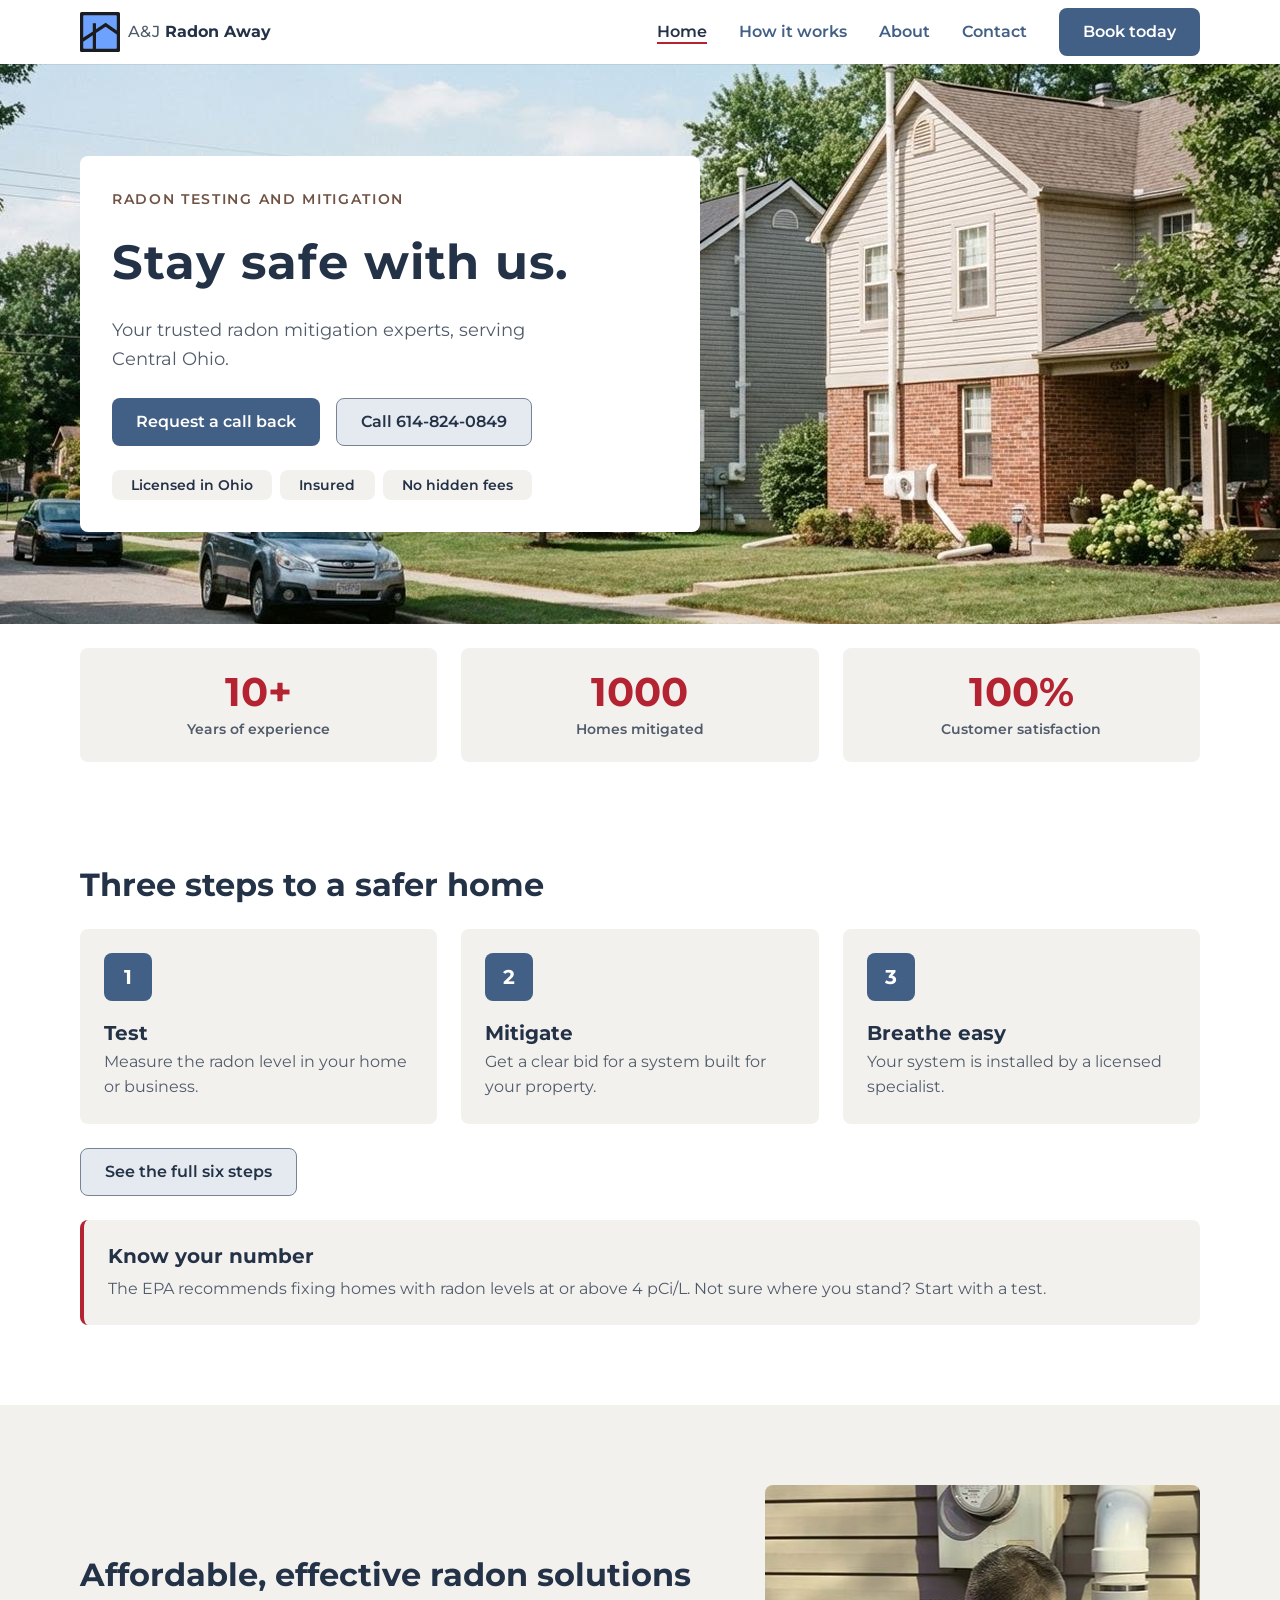
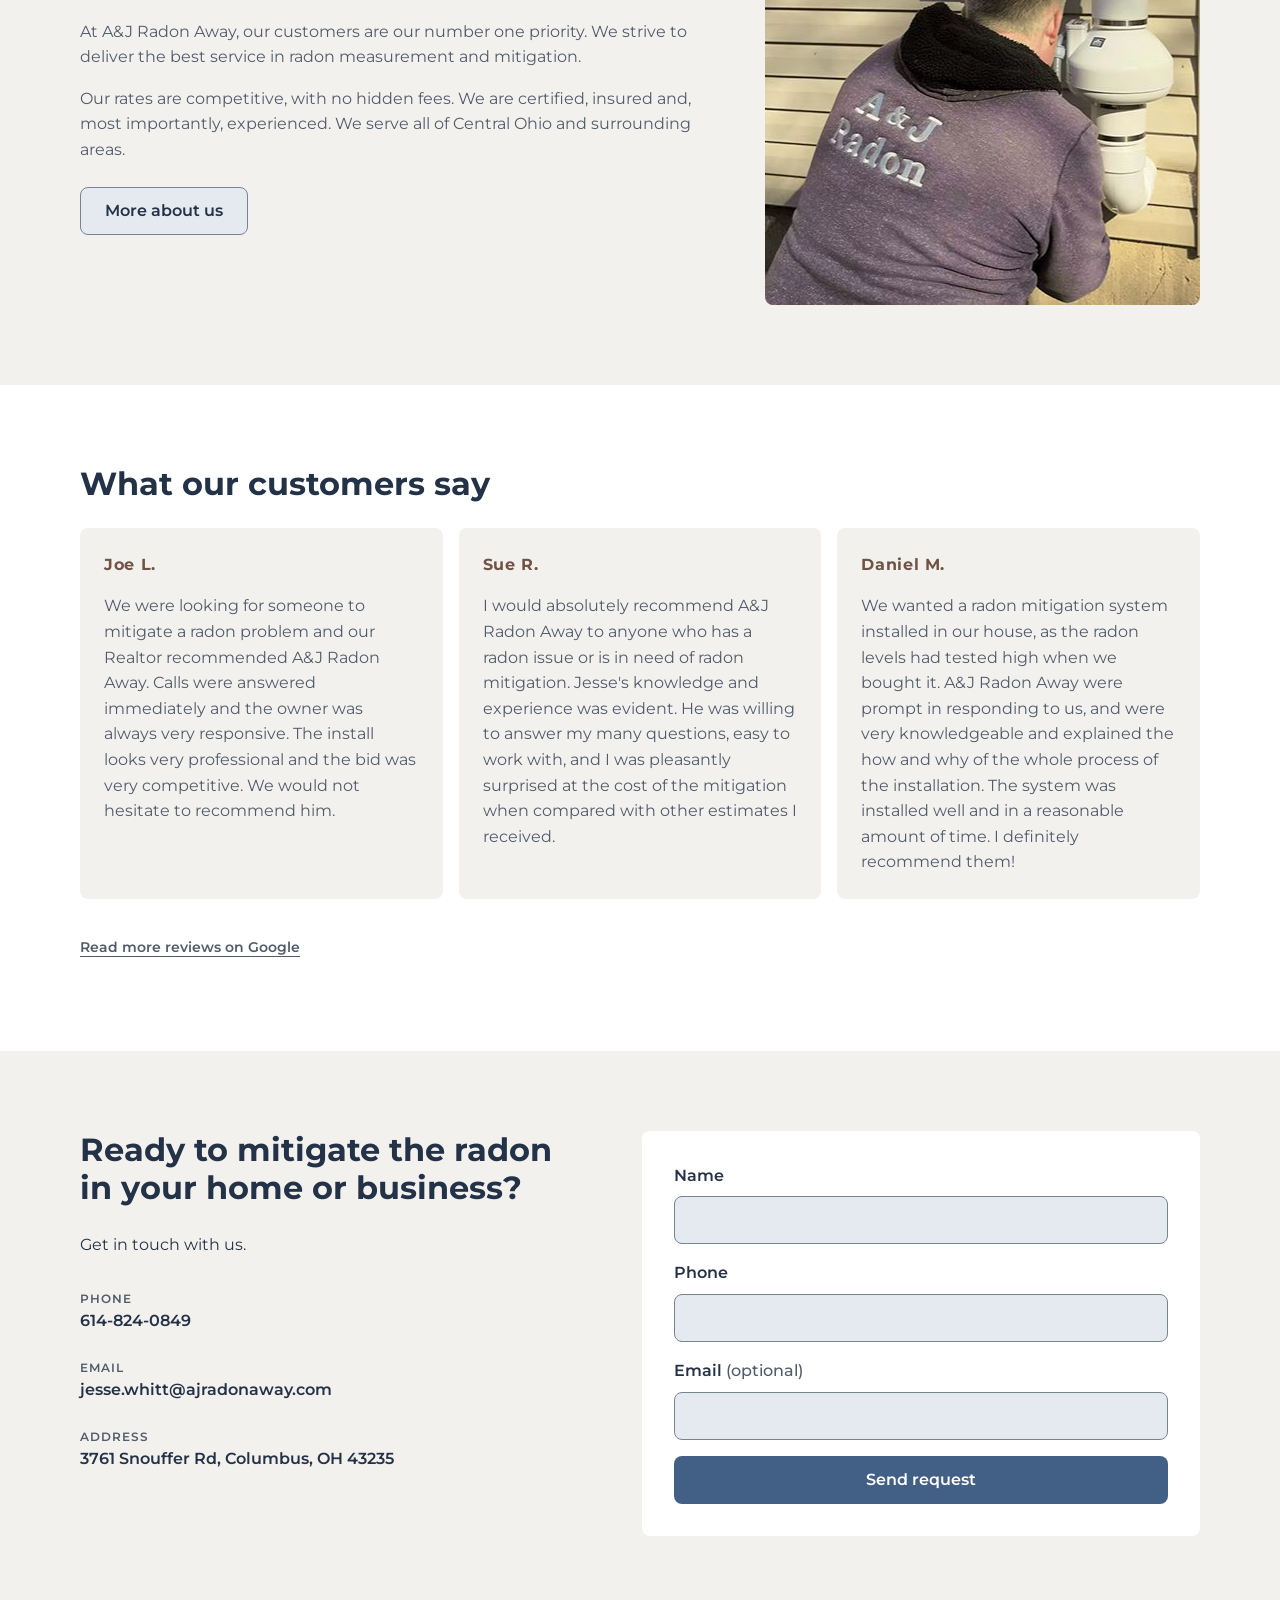
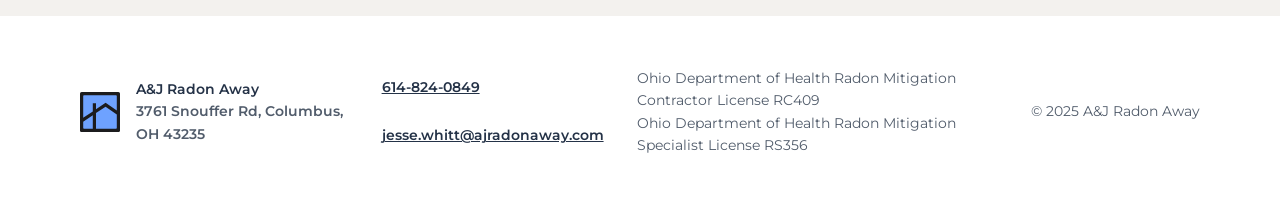
==== index.html @ 73f25efe "Contact spacing from Figma; footer stacks to two columns below 1024px Co-Authored-By: Claude Sonnet " ====
<!doctype html>
<html lang="en">
<head>
  <meta charset="utf-8">
  <meta name="viewport" content="width=device-width, initial-scale=1">
  <title>A&amp;J Radon Away | Radon Testing and Mitigation in Columbus, Ohio</title>
  <meta name="description" content="Licensed radon testing and mitigation across Central Ohio. Competitive rates, no hidden fees. Call 614-824-0849 or request a call back.">
  <meta name="theme-color" content="#ffffff">
  <link rel="manifest" href="manifest.webmanifest">
  <link rel="icon" href="assets/icon.svg" type="image/svg+xml">
  <link rel="apple-touch-icon" href="assets/icon.svg">
  <link rel="preconnect" href="https://fonts.googleapis.com">
  <link rel="preconnect" href="https://fonts.gstatic.com" crossorigin>
  <link rel="stylesheet" href="https://fonts.googleapis.com/css2?family=Montserrat:wght@500;600;700&display=swap">
  <link rel="stylesheet" href="styles.css?v=17">
</head>
<body>
  <a class="skip-link" href="#main">Skip to content</a>

  <header class="site-header">
    <div class="container header-inner">
      <a class="brand" href="index.html" aria-label="A&amp;J Radon Away, home">
        <img src="assets/icon.svg" alt="" width="40" height="40">
        <span class="brand-text"><span class="brand-small">A&amp;J</span> Radon Away</span>
      </a>
      <button class="icon-btn menu-toggle" type="button" aria-expanded="false" aria-controls="site-nav" aria-label="Open menu">
        <svg width="24" height="24" viewBox="0 0 24 24" aria-hidden="true"><path d="M4 7h16M4 12h16M4 17h16" stroke="currentColor" stroke-width="2" stroke-linecap="round" fill="none"/></svg>
      </button>
      <nav id="site-nav" class="site-nav" aria-label="Primary">
        <ul>
          <li><a href="index.html" aria-current="page">Home</a></li>
          <li><a href="how-it-works.html">How it works</a></li>
          <li><a href="about.html">About</a></li>
          <li><a href="contact.html">Contact</a></li>
          <li class="nav-cta"><button class="btn btn-primary" type="button" data-open-booking>Book today</button></li>
        </ul>
      </nav>
    </div>
  </header>

  <main id="main">
    <section class="hero" id="top">
      <div class="container hero-inner">
        <div class="hero-card">
          <p class="eyebrow">Radon testing and mitigation</p>
          <h1>Stay safe with us.</h1>
          <p class="lede">Your trusted radon mitigation experts, serving Central Ohio.</p>
          <div class="hero-cta">
            <div class="hero-actions">
              <button class="btn btn-primary" type="button" data-open-booking>Request a call back</button>
              <a class="btn btn-secondary" href="tel:+16148240849">Call 614-824-0849</a>
            </div>
            <ul class="trust-chips" aria-label="Credentials">
              <li>Licensed in Ohio</li>
              <li>Insured</li>
              <li>No hidden fees</li>
            </ul>
          </div>
        </div>
      </div>
    </section>

    <section class="stats" aria-label="A&amp;J Radon Away at a glance">
      <div class="container">
        <dl class="stat-grid">
          <div class="stat"><dt>Years of experience</dt><dd>10+</dd></div>
          <div class="stat"><dt>Homes mitigated</dt><dd>1000</dd></div>
          <div class="stat"><dt>Customer satisfaction</dt><dd>100%</dd></div>
        </dl>
      </div>
    </section>

    <section class="section" id="process" aria-labelledby="process-title">
      <div class="container">
        <h2 id="process-title">Three steps to a safer home</h2>
        <ol class="steps">
          <li class="card">
            <span class="step-num" aria-hidden="true">1</span>
            <h3>Test</h3>
            <p>Measure the radon level in your home or business.</p>
          </li>
          <li class="card">
            <span class="step-num" aria-hidden="true">2</span>
            <h3>Mitigate</h3>
            <p>Get a clear bid for a system built for your property.</p>
          </li>
          <li class="card">
            <span class="step-num" aria-hidden="true">3</span>
            <h3>Breathe easy</h3>
            <p>Your system is installed by a licensed specialist.</p>
          </li>
        </ol>
        <p class="more"><a class="btn btn-secondary" href="how-it-works.html">See the full six steps</a></p>
        <aside class="callout card" aria-labelledby="epa-title">
          <h3 id="epa-title">Know your number</h3>
          <p>The EPA recommends fixing homes with radon levels at or above 4 pCi/L. Not sure where you stand? Start with a test.</p>
        </aside>
      </div>
    </section>

    <section class="section section-alt" id="about" aria-labelledby="about-title">
      <div class="container about-grid">
        <div>
          <h2 id="about-title">Affordable, effective radon solutions</h2>
          <p>At A&amp;J Radon Away, our customers are our number one priority. We strive to deliver the best service in radon measurement and mitigation.</p>
          <p>Our rates are competitive, with no hidden fees. We are certified, insured and, most importantly, experienced. We serve all of Central Ohio and surrounding areas.</p>
          <a class="btn btn-secondary" href="about.html">More about us</a>
        </div>
        <div class="photo photo-aj" role="img" aria-label="An A&amp;J Radon Away technician installing a radon fan on the outside of a home"></div>
      </div>
    </section>

    <section class="section" id="reviews" aria-labelledby="reviews-title">
      <div class="container">
        <h2 id="reviews-title">What our customers say</h2>
        <ul class="reviews" tabindex="0" aria-label="Customer reviews, scroll sideways">
          <li class="card review">
            <p class="review-name">Joe L.</p>
            <blockquote>We were looking for someone to mitigate a radon problem and our Realtor recommended A&amp;J Radon Away. Calls were answered immediately and the owner was always very responsive. The install looks very professional and the bid was very competitive. We would not hesitate to recommend him.</blockquote>
          </li>
          <li class="card review">
            <p class="review-name">Sue R.</p>
            <blockquote>I would absolutely recommend A&amp;J Radon Away to anyone who has a radon issue or is in need of radon mitigation. Jesse's knowledge and experience was evident. He was willing to answer my many questions, easy to work with, and I was pleasantly surprised at the cost of the mitigation when compared with other estimates I received.</blockquote>
          </li>
          <li class="card review">
            <p class="review-name">Daniel M.</p>
            <blockquote>We wanted a radon mitigation system installed in our house, as the radon levels had tested high when we bought it. A&amp;J Radon Away were prompt in responding to us, and were very knowledgeable and explained the how and why of the whole process of the installation. The system was installed well and in a reasonable amount of time. I definitely recommend them!</blockquote>
          </li>
        </ul>
        <p class="reviews-more"><a href="https://www.google.com/maps/search/?api=1&amp;query=A%26J+Radon+Away+Columbus+OH" target="_blank" rel="noopener">Read more reviews on Google<span class="visually-hidden"> (opens in a new tab)</span></a></p>
      </div>
    </section>

    <section class="section section-alt" id="contact" aria-labelledby="contact-title">
      <div class="container contact-grid">
        <div>
          <h2 id="contact-title">Ready to mitigate the radon in your home or business?</h2>
          <p>Get in touch with us.</p>
          <ul class="contact-list">
            <li><a class="contact-link" href="tel:+16148240849"><span class="contact-label">Phone</span>614-824-0849</a></li>
            <li><a class="contact-link" href="mailto:jesse.whitt@ajradonaway.com"><span class="contact-label">Email</span>jesse.whitt@ajradonaway.com</a></li>
            <li><a class="contact-link" href="https://www.google.com/maps/search/?api=1&amp;query=3761+Snouffer+Rd+Columbus+OH+43235" target="_blank" rel="noopener"><span class="contact-label">Address</span>3761 Snouffer Rd, Columbus, OH 43235</a></li>
          </ul>
        </div>
        <form class="card form" id="contact-form" novalidate>
          <div class="field">
            <label for="cf-name">Name</label>
            <input id="cf-name" name="name" type="text" autocomplete="name" required>
            <p class="error" id="cf-name-err" role="alert"></p>
          </div>
          <div class="field">
            <label for="cf-phone">Phone</label>
            <input id="cf-phone" name="phone" type="tel" inputmode="tel" autocomplete="tel" required>
            <p class="error" id="cf-phone-err" role="alert"></p>
          </div>
          <div class="field">
            <label for="cf-email">Email <span class="optional">(optional)</span></label>
            <input id="cf-email" name="email" type="email" autocomplete="email">
            <p class="error" id="cf-email-err" role="alert"></p>
          </div>
          <button class="btn btn-primary btn-block" type="submit">Send request</button>
          <p class="form-note" id="cf-status" role="status"></p>
        </form>
      </div>
    </section>
  </main>

  <footer class="site-footer">
    <div class="container footer-inner">
      <div class="footer-brand">
        <img src="assets/icon.svg" alt="" width="40" height="40">
        <p>A&amp;J Radon Away<br><span class="muted">3761 Snouffer Rd, Columbus, OH 43235</span></p>
      </div>
      <ul class="footer-links">
        <li><a href="tel:+16148240849">614-824-0849</a></li>
        <li><a href="mailto:jesse.whitt@ajradonaway.com">jesse.whitt@ajradonaway.com</a></li>
      </ul>
      <p class="licenses">Ohio Department of Health Radon Mitigation Contractor License RC409<br>Ohio Department of Health Radon Mitigation Specialist License RS356</p>
      <p class="muted footer-copy">&copy; 2025 A&amp;J Radon Away</p>
    </div>
  </footer>

  <div class="sticky-bar" role="region" aria-label="Quick actions">
    <a class="btn btn-secondary" href="tel:+16148240849">Call</a>
    <button class="btn btn-primary" type="button" data-open-booking>Book today</button>
  </div>

  <dialog class="booking" id="booking" aria-labelledby="booking-title">
    <form method="dialog" class="booking-close-form">
      <button class="icon-btn" value="close" aria-label="Close booking form">
        <svg width="24" height="24" viewBox="0 0 24 24" aria-hidden="true"><path d="M6 6l12 12M18 6L6 18" stroke="currentColor" stroke-width="2" stroke-linecap="round" fill="none"/></svg>
      </button>
    </form>
    <img src="assets/icon.svg" alt="" width="64" height="64">
    <h2 id="booking-title">Book your mitigation</h2>
    <p>Safety from radon gas is just one appointment away.</p>
    <a class="btn btn-primary btn-block" href="tel:+16148240849">Call 614-824-0849</a>
    <p class="booking-or">Or leave your number and we will call you back.</p>
    <form id="booking-form" novalidate>
      <div class="field">
        <label for="bk-phone">Phone</label>
        <input id="bk-phone" name="phone" type="tel" inputmode="tel" autocomplete="tel" required>
        <p class="error" id="bk-phone-err" role="alert"></p>
      </div>
      <button class="btn btn-secondary btn-block" type="submit">Request a call back</button>
      <p class="form-note" id="bk-status" role="status"></p>
    </form>
  </dialog>

  <script src="app.js?v=17" defer></script>
</body>
</html>
---- styles.css ----
:root {
  --color-bg: #ffffff;
  --color-surface: #f3f1ee;
  --color-surface-2: #e5eaf0;
  --color-text: #243247;
  --color-text-muted: #515c6b;
  --color-primary: #425f85;
  --color-primary-hover: #36506f;
  --color-on-primary: #ffffff;
  --color-accent: #705344;
  --color-danger: #b42332;
  --color-border: #788393;
  --color-focus: #0b57d0;

  --space-1: 8px;
  --space-2: 16px;
  --space-3: 24px;
  --space-4: 32px;
  --space-5: 40px;
  --space-6: 48px;
  --space-8: 64px;
  --space-10: 80px;

  --radius: 8px;
  --tap: 48px;

  --font: "Montserrat", system-ui, -apple-system, "Segoe UI", Roboto, sans-serif;
  --fs-body: 16px;
  --fs-lede: 18px;
  --fs-h3: 20px;
  --fs-h2: 24px;
  --fs-h1: 40px;
  --fs-small: 14px;
}

*, *::before, *::after { box-sizing: border-box; }
html { scroll-behavior: smooth; scroll-padding-top: 80px; }
body {
  margin: 0;
  background: var(--color-bg);
  color: var(--color-text);
  font-family: var(--font);
  font-size: var(--fs-body);
  line-height: 1.6;
  padding-bottom: 80px;
}
img { max-width: 100%; height: auto; }
a { color: var(--color-primary); }
h1, h2, h3, p, ul, ol, dl, dd, figure, blockquote { margin: 0; }
h1, h2, h3 { line-height: 1.2; font-weight: 700; }
h1 { font-size: var(--fs-h1); letter-spacing: 0.02em; }
h2 { font-size: var(--fs-h2); }
h3 { font-size: var(--fs-h3); }
ul, ol { padding: 0; list-style: none; }

:focus-visible {
  outline: 3px solid var(--color-focus);
  outline-offset: 3px;
  border-radius: var(--radius);
}

.container { width: 100%; max-width: 1080px; margin: 0 auto; padding: 0 var(--space-2); }
.muted { color: var(--color-text-muted); }

.skip-link {
  position: absolute; left: var(--space-2); top: -64px;
  background: var(--color-primary); color: var(--color-on-primary);
  padding: var(--space-1) var(--space-2); border-radius: var(--radius);
  font-weight: 600; z-index: 100; min-height: var(--tap); display: inline-flex; align-items: center;
}
.skip-link:focus { top: var(--space-1); }

/* Buttons */
.btn {
  display: inline-flex; align-items: center; justify-content: center;
  min-height: var(--tap); min-width: var(--tap);
  padding: 0 var(--space-3);
  border-radius: var(--radius);
  font: 600 var(--fs-body)/1 var(--font);
  text-decoration: none; cursor: pointer; border: 0;
}
.btn-primary { background: var(--color-primary); color: var(--color-on-primary); }
.btn-primary:hover { background: var(--color-primary-hover); }
.btn-secondary { background: var(--color-surface-2); color: var(--color-text); border: 1px solid var(--color-border); }
.btn-secondary:hover { background: #d6dde6; }
.btn-block { width: 100%; }
.icon-btn {
  width: var(--tap); height: var(--tap);
  display: inline-flex; align-items: center; justify-content: center;
  background: transparent; color: var(--color-text); border: 0;
  border-radius: var(--radius); cursor: pointer;
}
.icon-btn:hover { background: var(--color-surface-2); }

/* Header */
.site-header {
  position: sticky; top: 0; z-index: 50;
  background: var(--color-bg);
  box-shadow: 0 1px 0 rgba(36, 50, 71, 0.08);
}
.header-inner {
  display: flex; align-items: center; justify-content: space-between;
  min-height: 64px;
}
.brand {
  display: inline-flex; align-items: center; gap: var(--space-1);
  min-height: var(--tap);
  color: var(--color-text); text-decoration: none; font-weight: 700;
}
.brand-small { font-weight: 500; color: var(--color-text-muted); }
.site-nav {
  position: absolute; left: 0; right: 0; top: 100%;
  background: var(--color-surface);
  padding: var(--space-2);
  display: none;
}
.site-nav.open { display: block; }
.site-nav ul { display: flex; flex-direction: column; gap: var(--space-1); }
.site-nav a:not(.btn) {
  display: flex; align-items: center; min-height: var(--tap);
  padding: 0 var(--space-2); border-radius: var(--radius);
  color: var(--color-text); text-decoration: none; font-weight: 600;
}
.site-nav a:not(.btn) { position: relative; width: fit-content; }
.site-nav a:not(.btn) { color: var(--color-primary); }
.site-nav a:not(.btn):hover, .site-nav a[aria-current="page"], .site-nav a[aria-current="page"]:hover { color: var(--color-text); }
.nav-cta .btn { width: 100%; }

/* Hero */
.hero {
  padding: var(--space-8) 0 var(--space-6);
}
.hero-inner { display: flex; flex-direction: column; gap: var(--space-3); }
.eyebrow {
  color: var(--color-accent); font-weight: 600; font-size: var(--fs-small);
  letter-spacing: 0.12em; text-transform: uppercase;
}
.lede { font-size: var(--fs-lede); color: var(--color-text-muted); max-width: 36ch; }
.hero-actions { display: flex; flex-direction: column; gap: var(--space-2); }
.trust-chips { display: flex; flex-wrap: wrap; gap: var(--space-1); }
.trust-chips li {
  background: var(--color-surface); color: var(--color-text);
  padding: var(--space-1) var(--space-2); border-radius: var(--radius);
  font-size: var(--fs-small); font-weight: 600;
}
.hero-card { display: flex; flex-direction: column; gap: var(--space-3); }

/* Stats */
.stats { padding: var(--space-3) 0; }
.stat-grid { display: grid; grid-template-columns: repeat(3, 1fr); gap: var(--space-1); }
.stat {
  background: var(--color-surface); border-radius: var(--radius);
  padding: var(--space-2) var(--space-1); text-align: center;
  display: flex; flex-direction: column-reverse; gap: var(--space-1);
}
.stat dd { font-size: 24px; font-weight: 700; color: var(--color-danger); line-height: 1; }
.stat dt { font-size: 12px; color: var(--color-text-muted); font-weight: 600; line-height: 1.3; }

/* Sections */
.section { padding: var(--space-6) 0; }
.section-alt { background: var(--color-surface); }
.section h2 { margin-bottom: var(--space-3); }
.section p + p { margin-top: var(--space-2); }
.section-alt .card { background: var(--color-bg); }

.card { background: var(--color-surface); border-radius: var(--radius); padding: var(--space-3); }

.steps { display: grid; gap: var(--space-2); }
.steps .card { display: grid; grid-template-columns: 48px 1fr; column-gap: var(--space-2); row-gap: 4px; align-items: start; }
.step-num {
  grid-row: span 2;
  width: var(--tap); height: var(--tap); border-radius: var(--radius);
  background: var(--color-primary); color: var(--color-on-primary);
  display: inline-flex; align-items: center; justify-content: center;
  font-weight: 700; font-size: var(--fs-h3);
}
.steps p { color: var(--color-text-muted); }
.callout { margin-top: var(--space-2); border-left: 4px solid var(--color-danger); }
.callout p { color: var(--color-text-muted); margin-top: var(--space-1); }

.about-grid { display: grid; gap: var(--space-4); align-items: center; }
.about-grid p { color: var(--color-text-muted); }
.about-grid .btn { margin-top: var(--space-3); }
.visual {
  background: var(--color-bg); border-radius: var(--radius);
  min-height: 200px; display: flex; align-items: center; justify-content: center;
}

/* Reviews */
.reviews {
  display: flex; gap: var(--space-2);
  overflow-x: auto; scroll-snap-type: x mandatory;
  padding-bottom: var(--space-2);
  margin: 0 calc(var(--space-2) * -1); padding-left: var(--space-2); padding-right: var(--space-2);
}
.review { flex: 0 0 85%; scroll-snap-align: center; display: flex; flex-direction: column; gap: var(--space-2); }
.review-name { color: var(--color-accent); font-weight: 700; letter-spacing: 0.04em; }
.review blockquote { color: var(--color-text-muted); font-size: var(--fs-body); }

.reviews-more { margin-top: var(--space-1); }
.reviews-more a {
  display: inline-flex; align-items: center; min-height: var(--tap);
  color: var(--color-text-muted); font-size: var(--fs-small); font-weight: 600;
  text-decoration: underline; text-underline-offset: 4px;
}
.reviews-more a:hover { color: var(--color-text); }
.visually-hidden {
  position: absolute; width: 1px; height: 1px; margin: -1px; padding: 0;
  overflow: hidden; clip: rect(0 0 0 0); white-space: nowrap; border: 0;
}

/* Contact */
.contact-grid { display: grid; gap: var(--space-4); }
.contact-list { margin-top: var(--space-3); display: grid; gap: var(--space-1); }
.contact-link {
  display: flex; flex-direction: column; justify-content: center;
  min-height: var(--tap); padding: var(--space-1) var(--space-2);
  background: var(--color-bg); border-radius: var(--radius);
  color: var(--color-text); text-decoration: none; font-weight: 600;
  overflow-wrap: anywhere;
}
.contact-link:hover { background: var(--color-surface-2); }
.contact-label { font-size: 12px; color: var(--color-text-muted); text-transform: uppercase; letter-spacing: 0.08em; }

/* Forms */
.field { display: flex; flex-direction: column; gap: var(--space-1); margin-bottom: var(--space-2); }
.field label { font-weight: 600; }
.optional { color: var(--color-text-muted); font-weight: 500; }
.field input {
  min-height: var(--tap); padding: 0 var(--space-2);
  background: var(--color-surface-2); color: var(--color-text);
  border: 1px solid var(--color-border); border-radius: var(--radius);
  font: 500 var(--fs-body)/1 var(--font);
}
.field input:focus-visible { outline: 3px solid var(--color-focus); outline-offset: 2px; }
.field input[aria-invalid="true"] { border-color: var(--color-danger); }
.error { color: var(--color-danger); font-size: var(--fs-small); min-height: 0; }
.error:empty { display: none; }
.form-note { margin-top: var(--space-2); font-size: var(--fs-small); color: var(--color-text-muted); }
.form-note:empty { display: none; }

/* Footer */
.site-footer { padding: var(--space-6) 0; background: var(--color-bg); }
.footer-inner { display: grid; gap: var(--space-3); font-size: var(--fs-small); }
.footer-brand { display: flex; align-items: center; gap: var(--space-2); font-weight: 600; }
.licenses { color: var(--color-text-muted); }

/* Sticky mobile bar */
.sticky-bar {
  position: fixed; left: 0; right: 0; bottom: 0; z-index: 40;
  display: grid; grid-template-columns: 1fr 2fr; gap: var(--space-1);
  padding: var(--space-1) var(--space-2) calc(var(--space-1) + env(safe-area-inset-bottom));
  background: var(--color-surface);
}

/* Booking dialog */
.booking {
  width: min(92vw, 420px); padding: var(--space-4) var(--space-3) var(--space-3);
  background: var(--color-bg); color: var(--color-text);
  border: 0; border-radius: var(--radius); text-align: center;
}
.booking::backdrop { background: rgba(36, 50, 71, 0.6); }
.booking[open] { display: flex; flex-direction: column; align-items: center; gap: var(--space-2); }
.booking p { color: var(--color-text-muted); }
.booking form#booking-form { width: 100%; text-align: left; margin-top: var(--space-1); }
.booking-close-form { position: absolute; top: var(--space-1); right: var(--space-1); }

@media (prefers-reduced-motion: reduce) {
  html { scroll-behavior: auto; }
}

/* Tablet and up */
@media (min-width: 768px) {
  h1 { font-size: 48px; }
  h2 { font-size: 32px; }
  .container { padding: 0 var(--space-4); }
  body { padding-bottom: 0; }
  .sticky-bar { display: none; }
  .hero { padding: var(--space-10) 0; }
  .hero-actions { flex-direction: row; }
  .stat dd { font-size: 40px; }
  .stat dt { font-size: var(--fs-small); }
  .steps { grid-template-columns: repeat(3, 1fr); }
  .steps .card { display: flex; flex-direction: column; }
  .step-num { margin-bottom: var(--space-2); }
  .about-grid { grid-template-columns: 3fr 2fr; }
  .reviews { margin: 0; padding: 0 0 var(--space-2); overflow-x: visible; display: grid; grid-template-columns: repeat(3, 1fr); }
  .review { flex: none; }
  .contact-grid { grid-template-columns: 1fr 1fr; align-items: start; }
  .footer-inner { grid-template-columns: 1fr 1fr auto; align-items: center; }

}

/* ---------- v2: images, pages, desktop ---------- */
.hero {
  background:
    linear-gradient(rgba(36, 50, 71, 0.74), rgba(36, 50, 71, 0.74)),
    url("assets/hero-neighborhood.jpg") center / cover no-repeat,
    var(--color-text);
  color: #ffffff;
}
.hero .eyebrow, .hero .lede { color: #ffffff; }
.hero .btn-primary { border: 1px solid #ffffff; }
.photo {
  background: var(--color-surface-2) center / cover no-repeat;
  border-radius: var(--radius);
  min-height: 280px;
}
.photo-aj { background-image: url("assets/aj-on-site.jpg"); background-position: center 30%; }

.more { margin-top: var(--space-3); }
.callout { margin-top: var(--space-3); }
.footer-links { display: flex; flex-direction: column; gap: 0; }
.footer-links a { display: inline-flex; align-items: center; min-height: var(--tap); color: var(--color-text); font-weight: 600; }

.site-nav a:not(.btn):active::after,
.site-nav a[aria-current="page"]::after { content: ""; position: absolute; left: var(--space-2); right: var(--space-2); bottom: 8px; height: 2px; background: var(--color-danger); }

.page-hero {
  padding: var(--space-8) 0 var(--space-5);
  background: var(--color-bg);
}
.page-hero .container { display: flex; flex-direction: column; gap: var(--space-2); }

.diagram-grid, .about-page-grid { display: grid; gap: var(--space-4); align-items: center; }
.diagram { background: var(--color-bg); border-radius: var(--radius); overflow: hidden; }
.diagram img { display: block; width: 100%; height: auto; }
.diagram-grid p, .about-page-grid p { color: var(--color-text-muted); }
.diagram-grid h2, .about-page-grid h2 { margin-bottom: var(--space-2); }

.step-grid { display: grid; gap: var(--space-2); }
.step-card {
  background: var(--color-bg); border-radius: var(--radius); padding: var(--space-3);
  display: flex; flex-direction: column; gap: var(--space-1);
}
.step-card .step-num { margin-bottom: var(--space-1); }
.step-card p { color: var(--color-text-muted); }

.faq-wrap { max-width: 760px; }
.faq-list { display: grid; gap: var(--space-1); }
.faq { background: var(--color-surface); border-radius: var(--radius); }
.faq summary {
  display: flex; align-items: center; min-height: var(--tap);
  padding: var(--space-1) var(--space-3); font-weight: 600; cursor: pointer;
}
.faq p { padding: 0 var(--space-3) var(--space-3); color: var(--color-text-muted); }

.trust-grid { display: grid; gap: var(--space-2); }
.trust-grid p { color: var(--color-text-muted); margin-top: var(--space-1); }

.cta-band { background: var(--color-surface); padding: var(--space-6) 0; }
.cta-inner { display: flex; flex-direction: column; gap: var(--space-3); }
.cta-actions { display: flex; flex-direction: column; gap: var(--space-2); }
.cta-band .btn-secondary { background: var(--color-surface-2); }

@media (min-width: 768px) {
  .hero { min-height: 560px; display: flex; align-items: center; color: var(--color-text);
    position: relative; isolation: isolate; background: var(--color-bg);
  }
  .hero::before {
    content: ""; position: absolute; inset: 0; z-index: -1;
    background: url("assets/hero-neighborhood.jpg") center / cover no-repeat;
    transform: scaleX(-1);
  }
  .hero .eyebrow { color: var(--color-accent); }
  .hero .lede { color: var(--color-text-muted); }
  .hero .btn-primary { border: 0; }
  .hero-card {
    max-width: 620px; padding: var(--space-4);
    background: var(--color-bg); border-radius: var(--radius);
  }
  .page-hero { padding: var(--space-10) 0 var(--space-6); }
  .diagram-grid { grid-template-columns: 3fr 2fr; }
  .about-page-grid { grid-template-columns: 2fr 3fr; }
  .photo { min-height: 420px; }
  .step-grid { grid-template-columns: repeat(3, 1fr); }
  .trust-grid { grid-template-columns: repeat(3, 1fr); }
  .cta-inner { flex-direction: row; align-items: center; justify-content: space-between; }
  .cta-inner h2 { max-width: 560px; margin: 0; }
  .cta-actions { flex-direction: row; }
  .footer-inner { grid-template-columns: 1.2fr 1fr 1.6fr auto; }
  .footer-links { align-items: flex-start; }
}

@media (min-width: 1024px) {
  .container { max-width: 1200px; padding: 0 var(--space-5); }
  .section { padding: var(--space-10) 0; }
  .steps { gap: var(--space-3); }
  .stat-grid { gap: var(--space-3); }
  .stat { padding: var(--space-3); }
}

/* Full nav only when there is room for it; hamburger below 1024px */
@media (min-width: 1024px) {
  .menu-toggle { display: none; }
  .site-nav { position: static; display: block; background: transparent; padding: 0; }
  .site-nav ul { flex-direction: row; align-items: center; gap: var(--space-4); }
  .site-nav a:not(.btn) { padding: 0; }
  .site-nav a:not(.btn):active::after,
  .site-nav a[aria-current="page"]::after { left: 0; right: 0; bottom: 12px; }
  .nav-cta .btn { width: auto; }
}

/* Hero CTA group: chips match the width of the CTA row */
.hero-cta { display: flex; flex-direction: column; gap: var(--space-3); width: 100%; }
.hero .trust-chips { justify-content: space-between; gap: var(--space-1); }
.hero .trust-chips li { padding: 6px 10px; font-size: 12px; }

@media (min-width: 768px) {
  .hero-cta { width: fit-content; max-width: 100%; }
  .hero .trust-chips { flex-wrap: nowrap; }
  .hero .trust-chips li { flex: 1 1 auto; text-align: center; padding: 4px var(--space-2); font-size: var(--fs-small); white-space: nowrap; }
}
.contact-grid > * { min-width: 0; }

.booking .booking-or { font-size: var(--fs-small); margin-top: var(--space-1); }
.booking > .btn { margin-top: var(--space-1); }

/* Contact page */
.title-md { font-size: var(--fs-h2); }
.contact-info { display: grid; gap: var(--space-3); align-content: start; }
.contact-head .eyebrow { display: block; }
.contact-intro { color: var(--color-text-muted); }
.contact-info .contact-list { margin-top: calc(var(--space-1) * -1); gap: var(--space-1); }
.contact-link { background: transparent; padding: var(--space-1) 0; }
.contact-link:hover { background: transparent; color: var(--color-primary); }
.section.contact-section { padding: var(--space-6) 0; }
.form { padding: var(--space-3); }

@media (min-width: 768px) {
  .title-md { font-size: 32px; }
  .form { padding: var(--space-4); }
}

@media (min-width: 1024px) {
  .contact-grid { grid-template-columns: minmax(0, 536fr) minmax(0, 600fr); gap: var(--space-8); }
}

/* Footer: two columns until there is room for four */
@media (min-width: 768px) {
  .footer-inner { grid-template-columns: 1fr 1fr; align-items: start; gap: var(--space-4) var(--space-3); }
  .licenses, .footer-copy { grid-column: 1 / -1; }
}
@media (min-width: 1024px) {
  .footer-inner { grid-template-columns: 1.2fr 1fr 1.6fr auto; align-items: center; gap: var(--space-3); }
  .licenses, .footer-copy { grid-column: auto; }
}
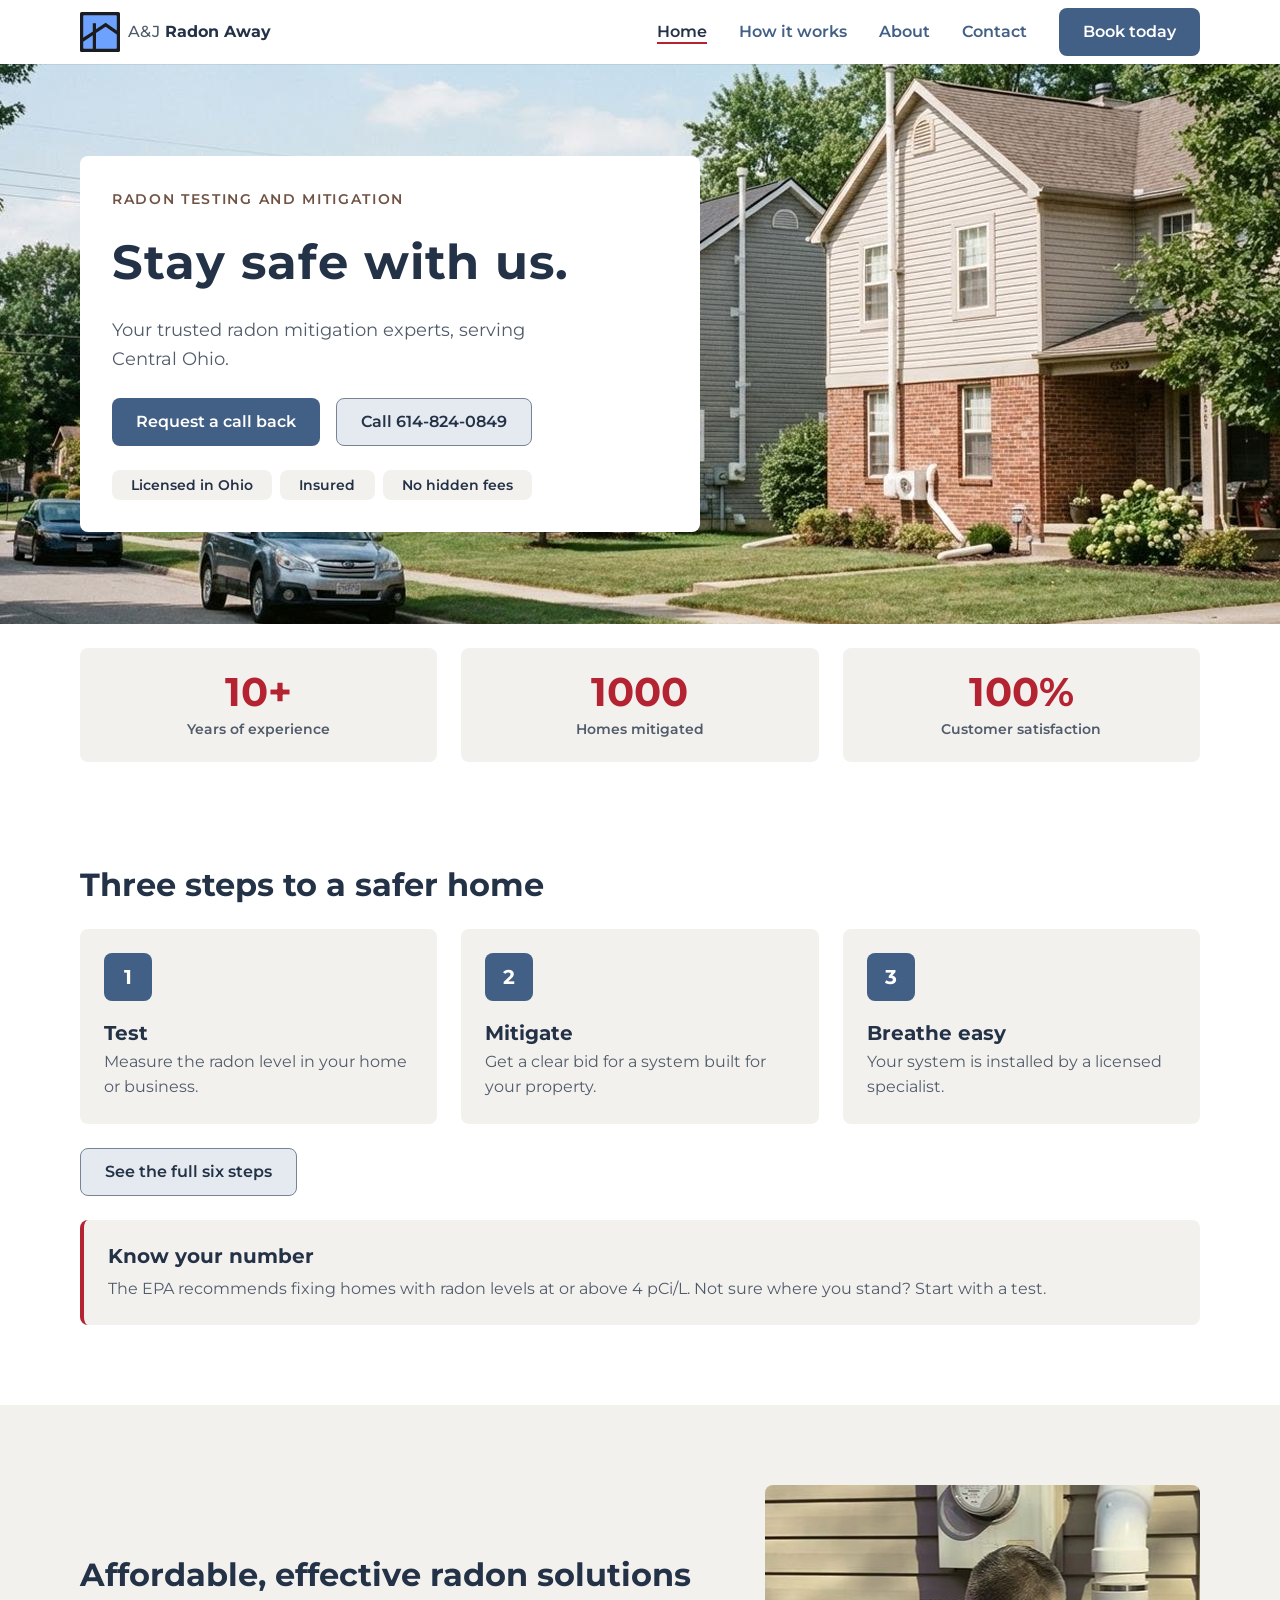
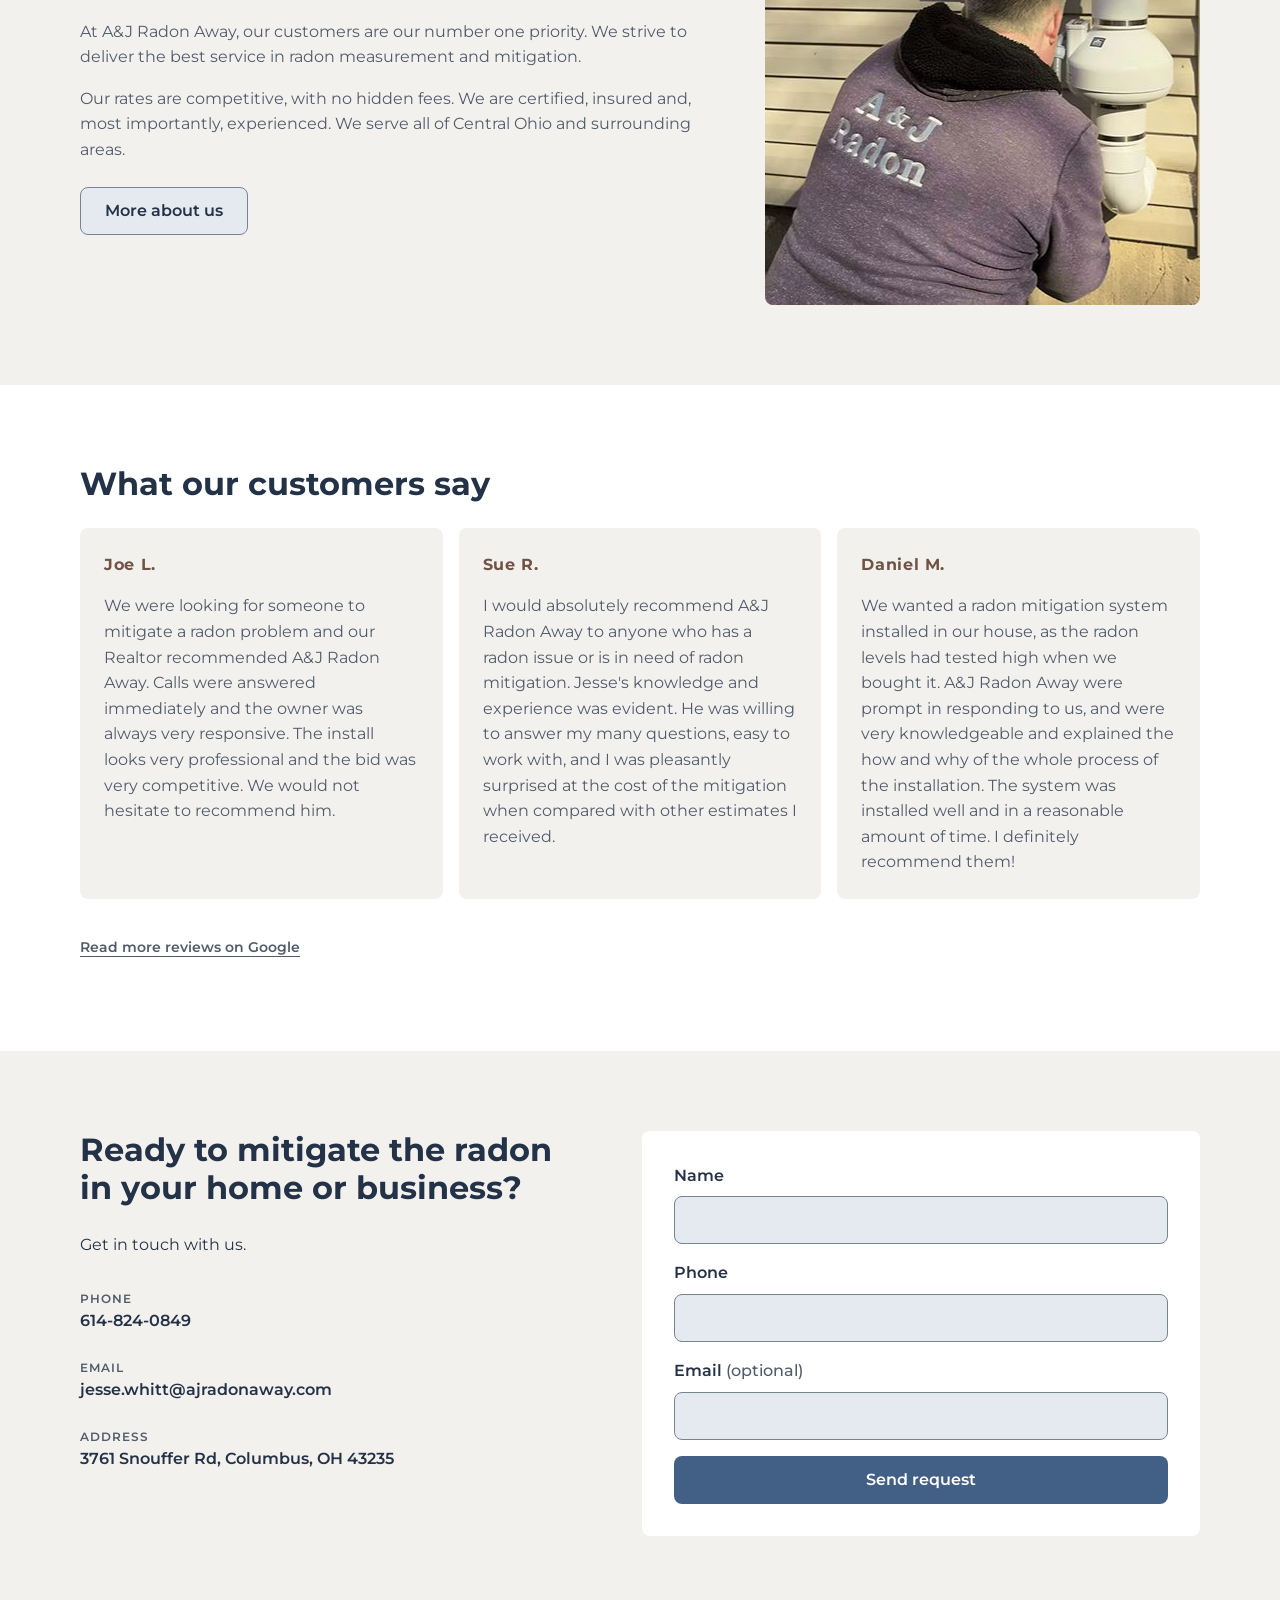
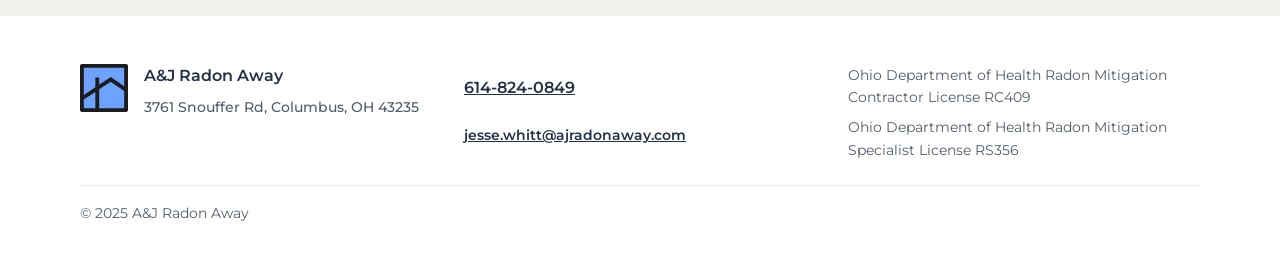
==== commit fbbc8945: "Footer rebuilt from Figma component; footer pinned to page bottom Co-Authored-By: Claude Sonnet 5.5 " ====
--- a/index.html
+++ b/index.html
@@ -12,7 +12,7 @@
   <link rel="preconnect" href="https://fonts.googleapis.com">
   <link rel="preconnect" href="https://fonts.gstatic.com" crossorigin>
   <link rel="stylesheet" href="https://fonts.googleapis.com/css2?family=Montserrat:wght@500;600;700&display=swap">
-  <link rel="stylesheet" href="styles.css?v=17">
+  <link rel="stylesheet" href="styles.css?v=19">
 </head>
 <body>
   <a class="skip-link" href="#main">Skip to content</a>
@@ -166,17 +166,24 @@
   </main>
 
   <footer class="site-footer">
-    <div class="container footer-inner">
-      <div class="footer-brand">
-        <img src="assets/icon.svg" alt="" width="40" height="40">
-        <p>A&amp;J Radon Away<br><span class="muted">3761 Snouffer Rd, Columbus, OH 43235</span></p>
-      </div>
-      <ul class="footer-links">
-        <li><a href="tel:+16148240849">614-824-0849</a></li>
-        <li><a href="mailto:jesse.whitt@ajradonaway.com">jesse.whitt@ajradonaway.com</a></li>
-      </ul>
-      <p class="licenses">Ohio Department of Health Radon Mitigation Contractor License RC409<br>Ohio Department of Health Radon Mitigation Specialist License RS356</p>
-      <p class="muted footer-copy">&copy; 2025 A&amp;J Radon Away</p>
+    <div class="container">
+      <div class="footer-info">
+        <div class="footer-brand">
+          <img src="assets/icon.svg" alt="" width="48" height="48">
+          <p><span class="footer-name">A&amp;J Radon Away</span><span class="footer-address">3761 Snouffer Rd, Columbus, OH 43235</span></p>
+        </div>
+        <ul class="footer-links">
+          <li><a href="tel:+16148240849">614-824-0849</a></li>
+          <li><a href="mailto:jesse.whitt@ajradonaway.com">jesse.whitt@ajradonaway.com</a></li>
+        </ul>
+        <div class="licenses">
+          <p>Ohio Department of Health Radon Mitigation Contractor License RC409</p>
+          <p>Ohio Department of Health Radon Mitigation Specialist License RS356</p>
+        </div>
+      </div>
+      <div class="footer-bottom">
+        <p>&copy; 2025 A&amp;J Radon Away</p>
+      </div>
     </div>
   </footer>
 
@@ -207,6 +214,6 @@
     </form>
   </dialog>
 
-  <script src="app.js?v=17" defer></script>
+  <script src="app.js?v=19" defer></script>
 </body>
 </html>
--- a/styles.css
+++ b/styles.css
@@ -240,10 +240,7 @@
 .form-note:empty { display: none; }
 
 /* Footer */
-.site-footer { padding: var(--space-6) 0; background: var(--color-bg); }
-.footer-inner { display: grid; gap: var(--space-3); font-size: var(--fs-small); }
-.footer-brand { display: flex; align-items: center; gap: var(--space-2); font-weight: 600; }
-.licenses { color: var(--color-text-muted); }
+.site-footer { padding: var(--space-4) 0; background: var(--color-bg); font-size: var(--fs-small); }
 
 /* Sticky mobile bar */
 .sticky-bar {
@@ -287,7 +284,6 @@
   .reviews { margin: 0; padding: 0 0 var(--space-2); overflow-x: visible; display: grid; grid-template-columns: repeat(3, 1fr); }
   .review { flex: none; }
   .contact-grid { grid-template-columns: 1fr 1fr; align-items: start; }
-  .footer-inner { grid-template-columns: 1fr 1fr auto; align-items: center; }
 
 }
 
@@ -310,7 +306,6 @@
 
 .more { margin-top: var(--space-3); }
 .callout { margin-top: var(--space-3); }
-.footer-links { display: flex; flex-direction: column; gap: 0; }
 .footer-links a { display: inline-flex; align-items: center; min-height: var(--tap); color: var(--color-text); font-weight: 600; }
 
 .site-nav a:not(.btn):active::after,
@@ -378,7 +373,6 @@
   .cta-inner { flex-direction: row; align-items: center; justify-content: space-between; }
   .cta-inner h2 { max-width: 560px; margin: 0; }
   .cta-actions { flex-direction: row; }
-  .footer-inner { grid-template-columns: 1.2fr 1fr 1.6fr auto; }
   .footer-links { align-items: flex-start; }
 }
 
@@ -436,12 +430,34 @@
   .contact-grid { grid-template-columns: minmax(0, 536fr) minmax(0, 600fr); gap: var(--space-8); }
 }
 
-/* Footer: two columns until there is room for four */
+/* Footer (Figma: Footer / Responsive) */
+.footer-info { display: grid; gap: var(--space-4); }
+.footer-brand { display: flex; align-items: flex-start; gap: var(--space-2); }
+.footer-brand img { width: 48px; height: 48px; flex: none; }
+.footer-brand p { display: flex; flex-direction: column; gap: var(--space-1); }
+.footer-name { font-size: var(--fs-body); font-weight: 600; line-height: 1.5; }
+.footer-address { color: var(--color-text-muted); font-weight: 500; }
+.footer-links { display: flex; flex-direction: column; }
+.footer-links a { font-size: var(--fs-small); }
+.footer-links li:first-child a { font-size: var(--fs-body); }
+.licenses { display: grid; gap: var(--space-1); color: var(--color-text-muted); }
+.licenses p + p { margin-top: 0; }
+.footer-bottom {
+  margin-top: var(--space-3); padding-top: var(--space-2);
+  border-top: 1px solid var(--color-surface-2); color: var(--color-text-muted);
+}
+
+/* Keep the footer at the bottom of short pages */
+body { min-height: 100vh; min-height: 100dvh; display: flex; flex-direction: column; }
+main { flex: 1 0 auto; }
+.site-footer { flex: none; }
+
 @media (min-width: 768px) {
-  .footer-inner { grid-template-columns: 1fr 1fr; align-items: start; gap: var(--space-4) var(--space-3); }
-  .licenses, .footer-copy { grid-column: 1 / -1; }
+  .site-footer { padding: var(--space-6) 0; }
+  .footer-info { grid-template-columns: 1fr 1fr; gap: var(--space-4); }
+  .licenses { grid-column: 1 / -1; }
 }
 @media (min-width: 1024px) {
-  .footer-inner { grid-template-columns: 1.2fr 1fr 1.6fr auto; align-items: center; gap: var(--space-3); }
-  .licenses, .footer-copy { grid-column: auto; }
-}
+  .footer-info { grid-template-columns: repeat(3, 1fr); }
+  .licenses { grid-column: auto; }
+}
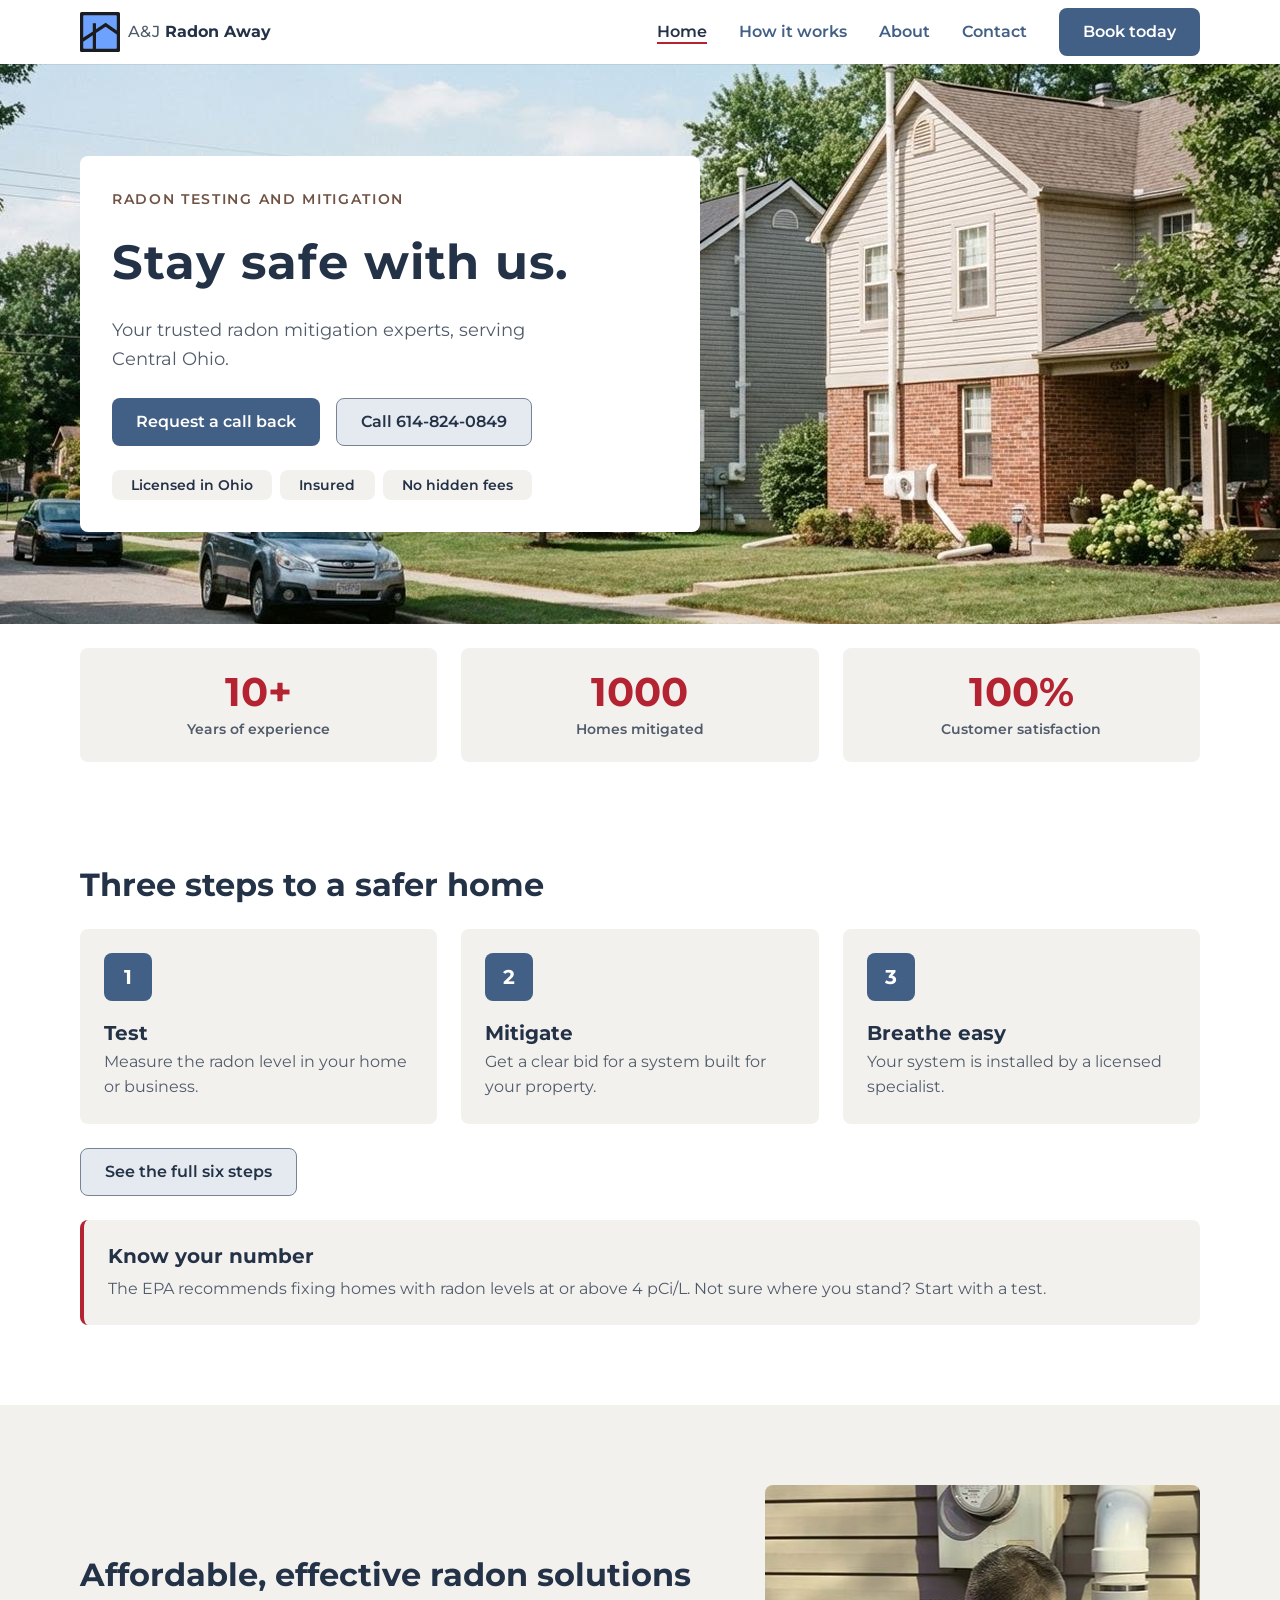
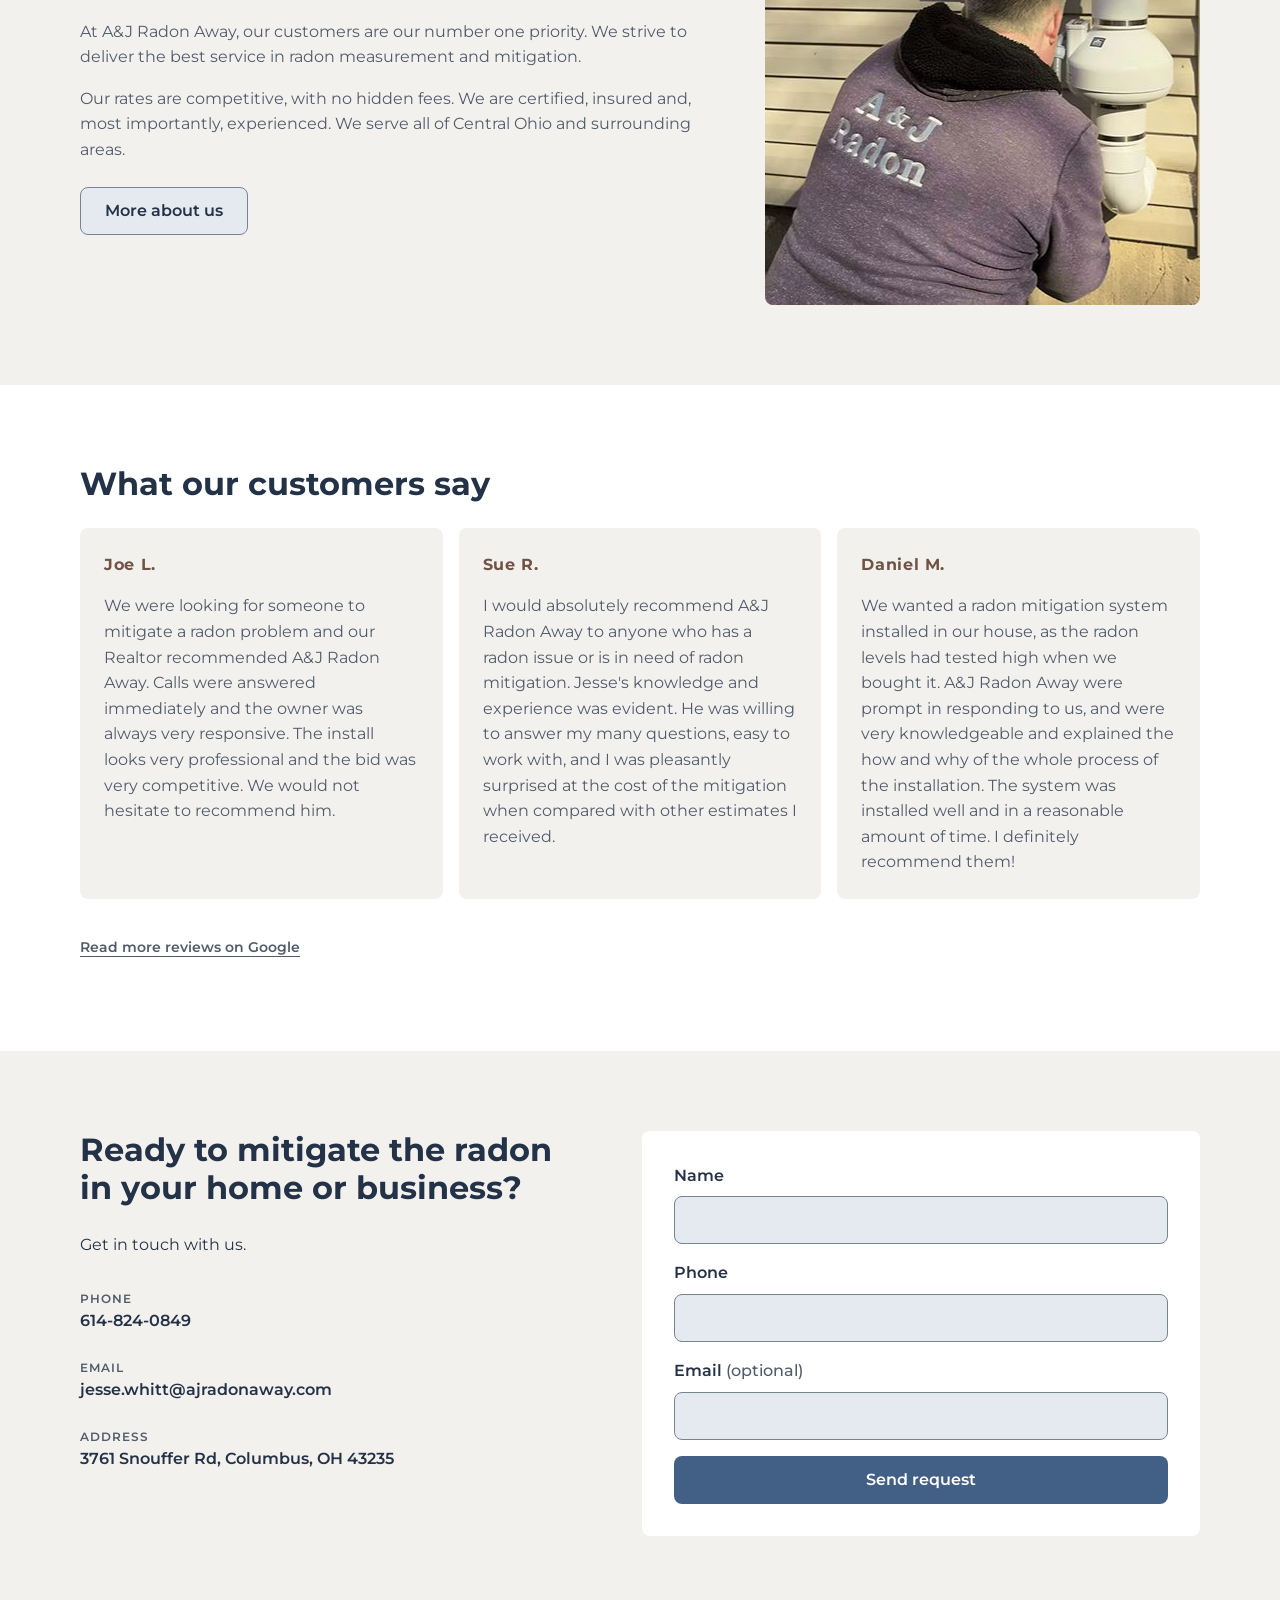
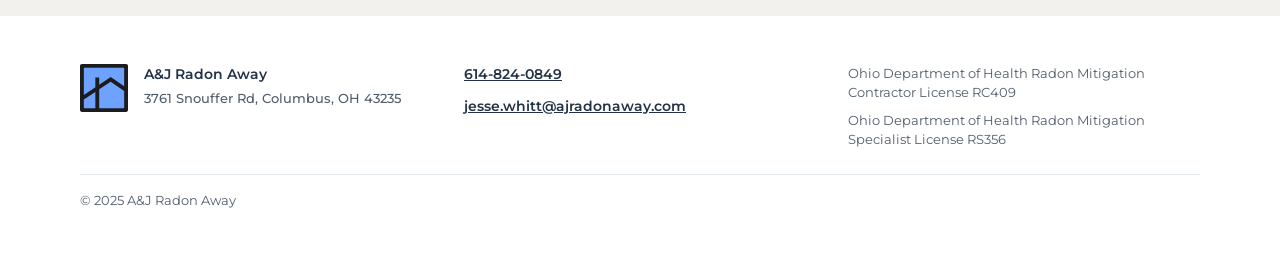
==== commit edd15fba: "Footer: proportional logo, top-aligned columns, smaller type Co-Authored-By: Claude Sonnet 5.5 <nore" ====
--- a/index.html
+++ b/index.html
@@ -12,7 +12,7 @@
   <link rel="preconnect" href="https://fonts.googleapis.com">
   <link rel="preconnect" href="https://fonts.gstatic.com" crossorigin>
   <link rel="stylesheet" href="https://fonts.googleapis.com/css2?family=Montserrat:wght@500;600;700&display=swap">
-  <link rel="stylesheet" href="styles.css?v=19">
+  <link rel="stylesheet" href="styles.css?v=20">
 </head>
 <body>
   <a class="skip-link" href="#main">Skip to content</a>
@@ -214,6 +214,6 @@
     </form>
   </dialog>
 
-  <script src="app.js?v=19" defer></script>
+  <script src="app.js?v=20" defer></script>
 </body>
 </html>
--- a/styles.css
+++ b/styles.css
@@ -461,3 +461,20 @@
   .footer-info { grid-template-columns: repeat(3, 1fr); }
   .licenses { grid-column: auto; }
 }
+
+/* Footer refinements: proportional logo, top-aligned columns, smaller type */
+.site-footer { font-size: 13px; line-height: 1.5; }
+.footer-info { align-items: start; }
+.footer-brand img { width: 48px; height: 48px; aspect-ratio: 1 / 1; object-fit: contain; flex: none; align-self: flex-start; }
+.footer-brand p { gap: 4px; }
+.footer-name { font-size: var(--fs-small); line-height: 1.5; }
+.footer-address { font-size: 13px; line-height: 1.5; }
+.footer-links { gap: 0; }
+.footer-links a, .footer-links li:first-child a {
+  display: flex; align-items: flex-start; min-height: 32px;
+  font-size: var(--fs-small); line-height: 1.5;
+}
+.licenses { gap: var(--space-1); font-size: 13px; line-height: 1.5; }
+.licenses p { margin: 0; }
+.footer-bottom { font-size: 13px; }
+.footer-bottom p { margin: 0; }
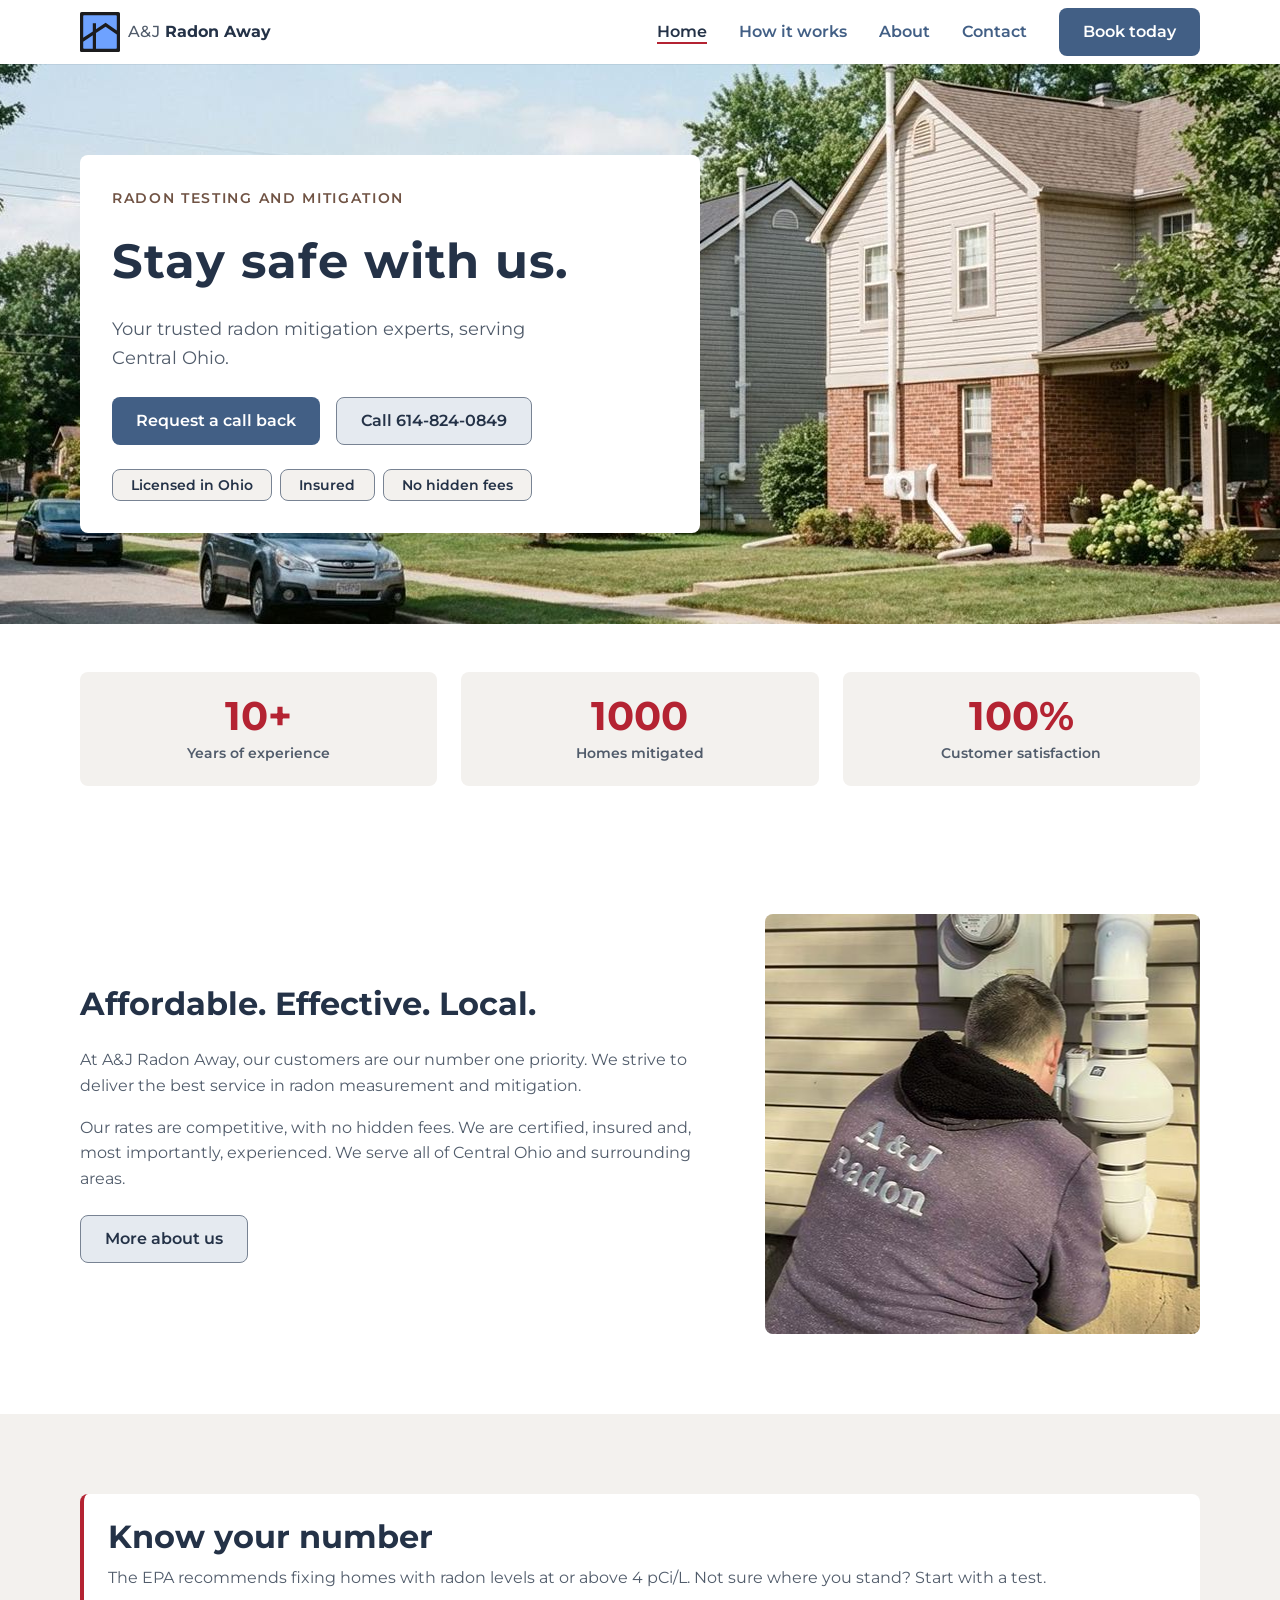
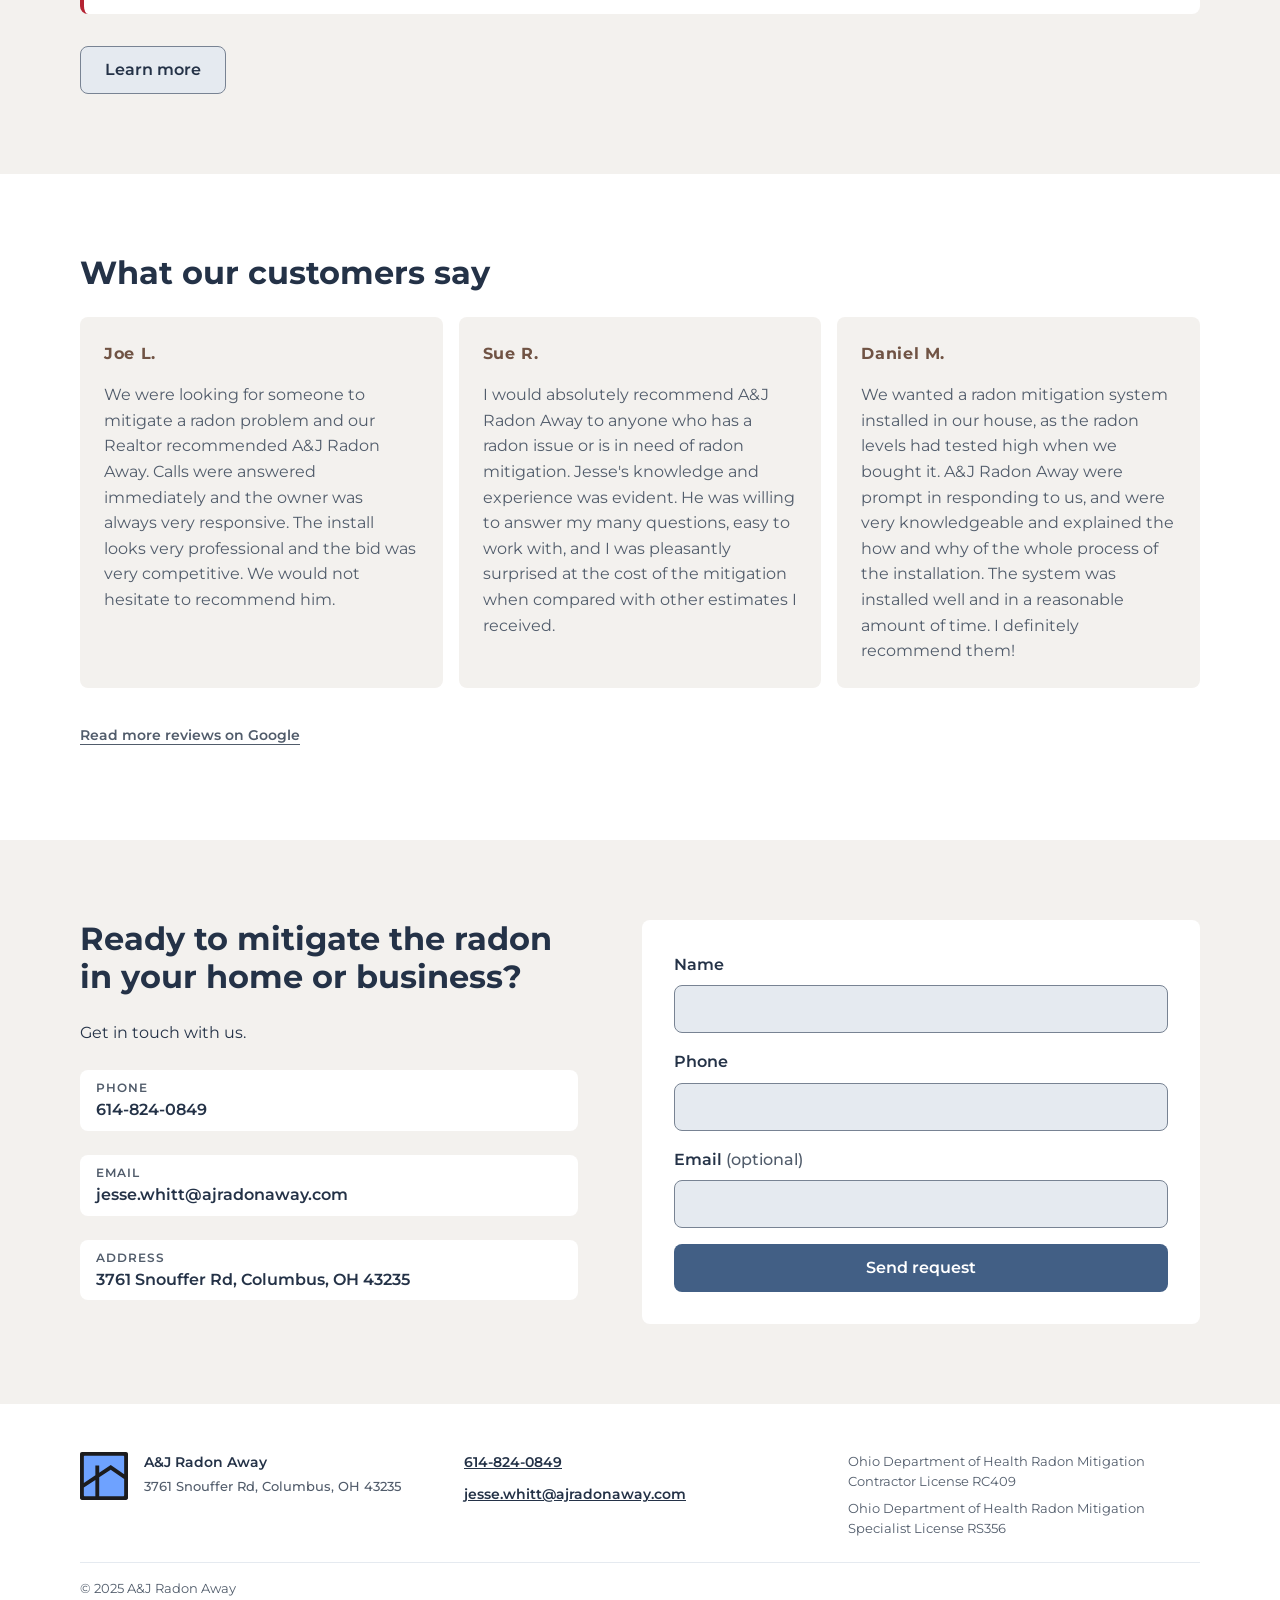
==== commit afc83ead: "Apply Sprint 1 design from Figma Home: About moves above a Know your number callout with a Learn mor" ====
--- a/index.html
+++ b/index.html
@@ -12,7 +12,7 @@
   <link rel="preconnect" href="https://fonts.googleapis.com">
   <link rel="preconnect" href="https://fonts.gstatic.com" crossorigin>
   <link rel="stylesheet" href="https://fonts.googleapis.com/css2?family=Montserrat:wght@500;600;700&display=swap">
-  <link rel="stylesheet" href="styles.css?v=20">
+  <link rel="stylesheet" href="styles.css?v=22">
 </head>
 <body>
   <a class="skip-link" href="#main">Skip to content</a>
@@ -70,43 +70,25 @@
       </div>
     </section>
 
-    <section class="section" id="process" aria-labelledby="process-title">
-      <div class="container">
-        <h2 id="process-title">Three steps to a safer home</h2>
-        <ol class="steps">
-          <li class="card">
-            <span class="step-num" aria-hidden="true">1</span>
-            <h3>Test</h3>
-            <p>Measure the radon level in your home or business.</p>
-          </li>
-          <li class="card">
-            <span class="step-num" aria-hidden="true">2</span>
-            <h3>Mitigate</h3>
-            <p>Get a clear bid for a system built for your property.</p>
-          </li>
-          <li class="card">
-            <span class="step-num" aria-hidden="true">3</span>
-            <h3>Breathe easy</h3>
-            <p>Your system is installed by a licensed specialist.</p>
-          </li>
-        </ol>
-        <p class="more"><a class="btn btn-secondary" href="how-it-works.html">See the full six steps</a></p>
-        <aside class="callout card" aria-labelledby="epa-title">
-          <h3 id="epa-title">Know your number</h3>
-          <p>The EPA recommends fixing homes with radon levels at or above 4 pCi/L. Not sure where you stand? Start with a test.</p>
-        </aside>
-      </div>
-    </section>
-
-    <section class="section section-alt" id="about" aria-labelledby="about-title">
+    <section class="section" id="about" aria-labelledby="about-title">
       <div class="container about-grid">
         <div>
-          <h2 id="about-title">Affordable, effective radon solutions</h2>
+          <h2 id="about-title">Affordable. Effective. Local.</h2>
           <p>At A&amp;J Radon Away, our customers are our number one priority. We strive to deliver the best service in radon measurement and mitigation.</p>
           <p>Our rates are competitive, with no hidden fees. We are certified, insured and, most importantly, experienced. We serve all of Central Ohio and surrounding areas.</p>
           <a class="btn btn-secondary" href="about.html">More about us</a>
         </div>
         <div class="photo photo-aj" role="img" aria-label="An A&amp;J Radon Away technician installing a radon fan on the outside of a home"></div>
+      </div>
+    </section>
+
+    <section class="section section-alt" id="know-your-number" aria-labelledby="epa-title">
+      <div class="container">
+        <aside class="callout card">
+          <h2 id="epa-title">Know your number</h2>
+          <p>The EPA recommends fixing homes with radon levels at or above 4 pCi/L. Not sure where you stand? Start with a test.</p>
+        </aside>
+        <p class="more"><a class="btn btn-secondary" href="how-it-works.html">Learn more</a></p>
       </div>
     </section>
 
@@ -214,6 +196,6 @@
     </form>
   </dialog>
 
-  <script src="app.js?v=20" defer></script>
+  <script src="app.js?v=22" defer></script>
 </body>
 </html>
--- a/styles.css
+++ b/styles.css
@@ -416,8 +416,9 @@
 .contact-head .eyebrow { display: block; }
 .contact-intro { color: var(--color-text-muted); }
 .contact-info .contact-list { margin-top: calc(var(--space-1) * -1); gap: var(--space-1); }
-.contact-link { background: transparent; padding: var(--space-1) 0; }
-.contact-link:hover { background: transparent; color: var(--color-primary); }
+.contact-section .contact-link { background: transparent; padding: var(--space-1) 0; }
+.contact-section .contact-link:hover { background: transparent; color: var(--color-primary); }
+#contact .contact-list { gap: var(--space-3); }
 .section.contact-section { padding: var(--space-6) 0; }
 .form { padding: var(--space-3); }
 
@@ -478,3 +479,29 @@
 .licenses p { margin: 0; }
 .footer-bottom { font-size: 13px; }
 .footer-bottom p { margin: 0; }
+
+/* Sprint 1 */
+.section.section-tight { padding: var(--space-6) 0; }
+.callout { margin-top: 0; }
+.section .callout h2 { margin-bottom: 0; }
+.callout + .more { margin-top: var(--space-4); }
+.trust-chips li { border: 0; }
+.faq { overflow: hidden; }
+.faq summary {
+  justify-content: space-between; gap: var(--space-2);
+  padding: var(--space-2) var(--space-3); list-style: none;
+}
+.faq summary::-webkit-details-marker { display: none; }
+.faq summary::after { content: "+"; color: var(--color-accent); font-size: var(--fs-h3); font-weight: 700; line-height: 1; }
+.faq[open] summary::after { content: "\2212"; }
+
+@media (min-width: 768px) {
+  .stats { padding: var(--space-6) 0; }
+  .page-hero { padding: var(--space-10) 0; }
+  .trust-chips li { border: 1px solid var(--color-border); }
+  .about-page-grid { grid-template-columns: 1fr 1fr; }
+  .about-page-grid .photo { min-height: 520px; }
+}
+@media (min-width: 1024px) {
+  .about-page-grid { gap: var(--space-8); }
+}
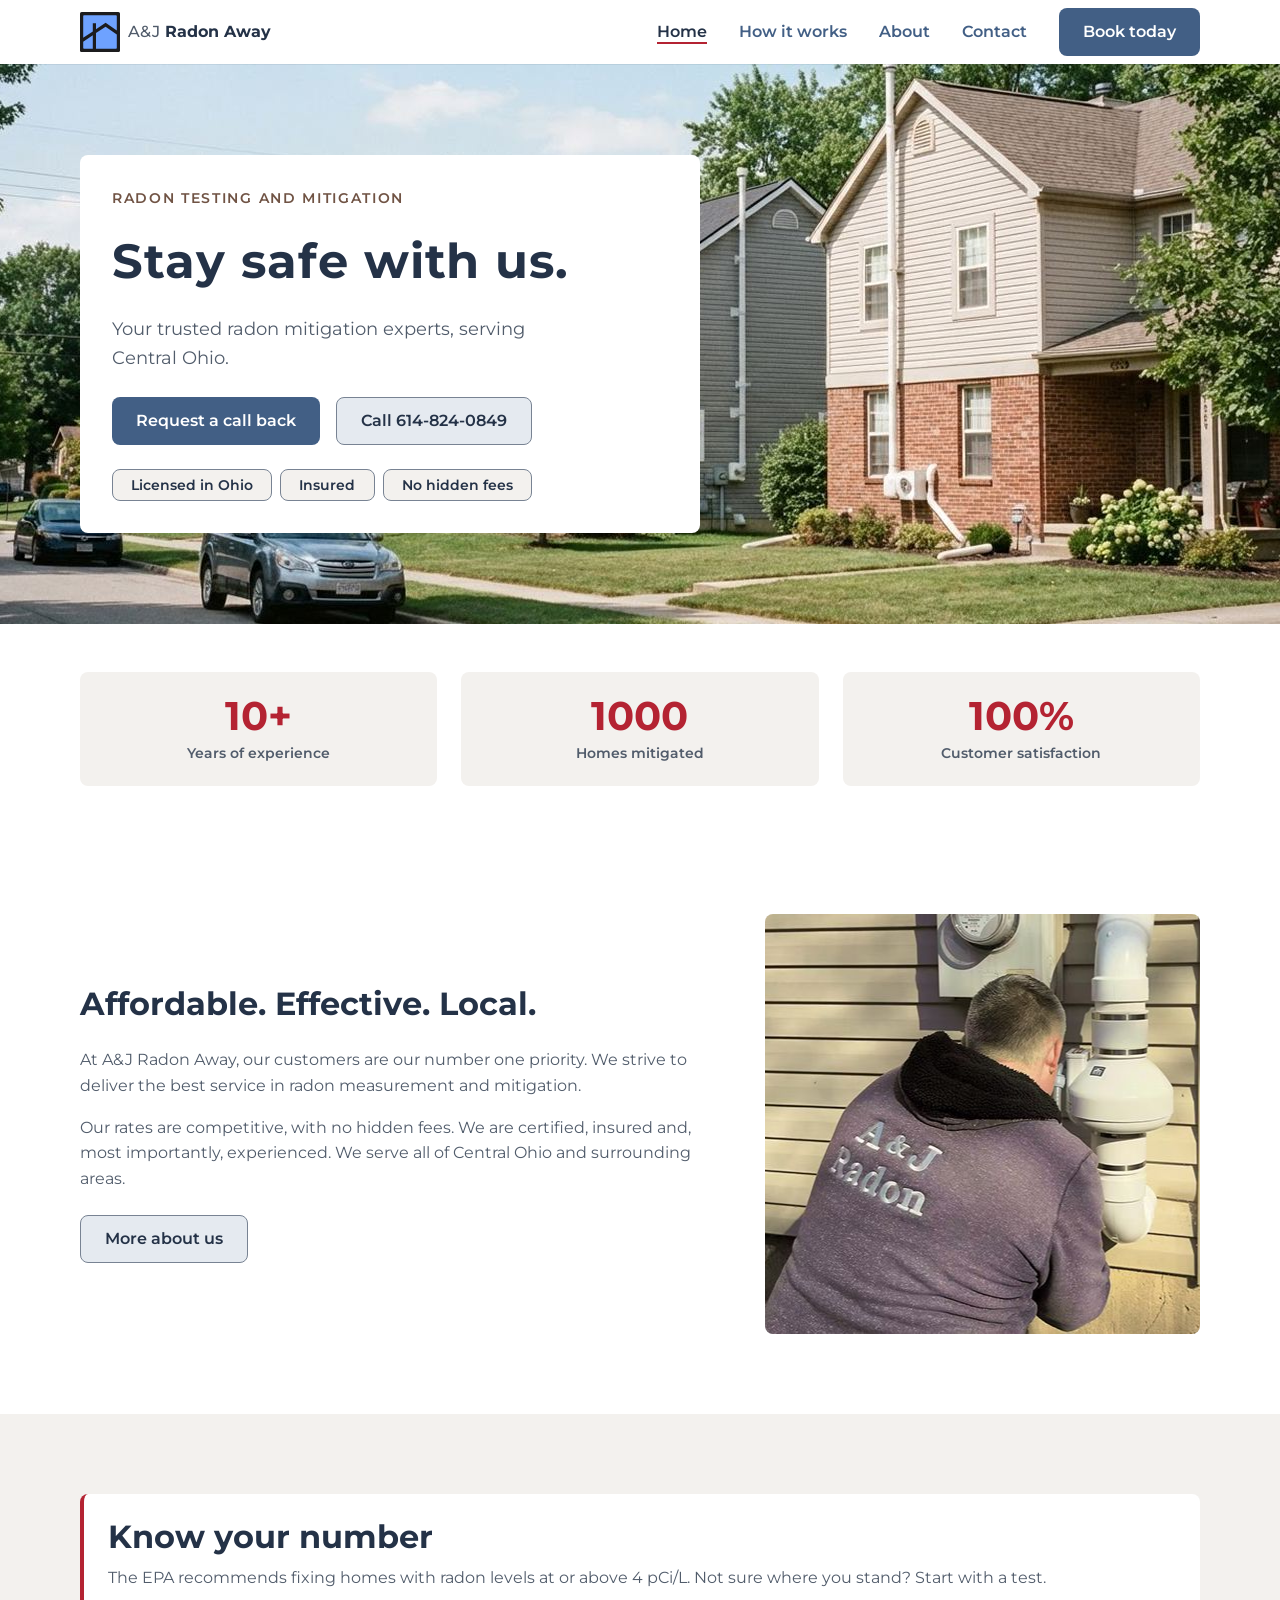
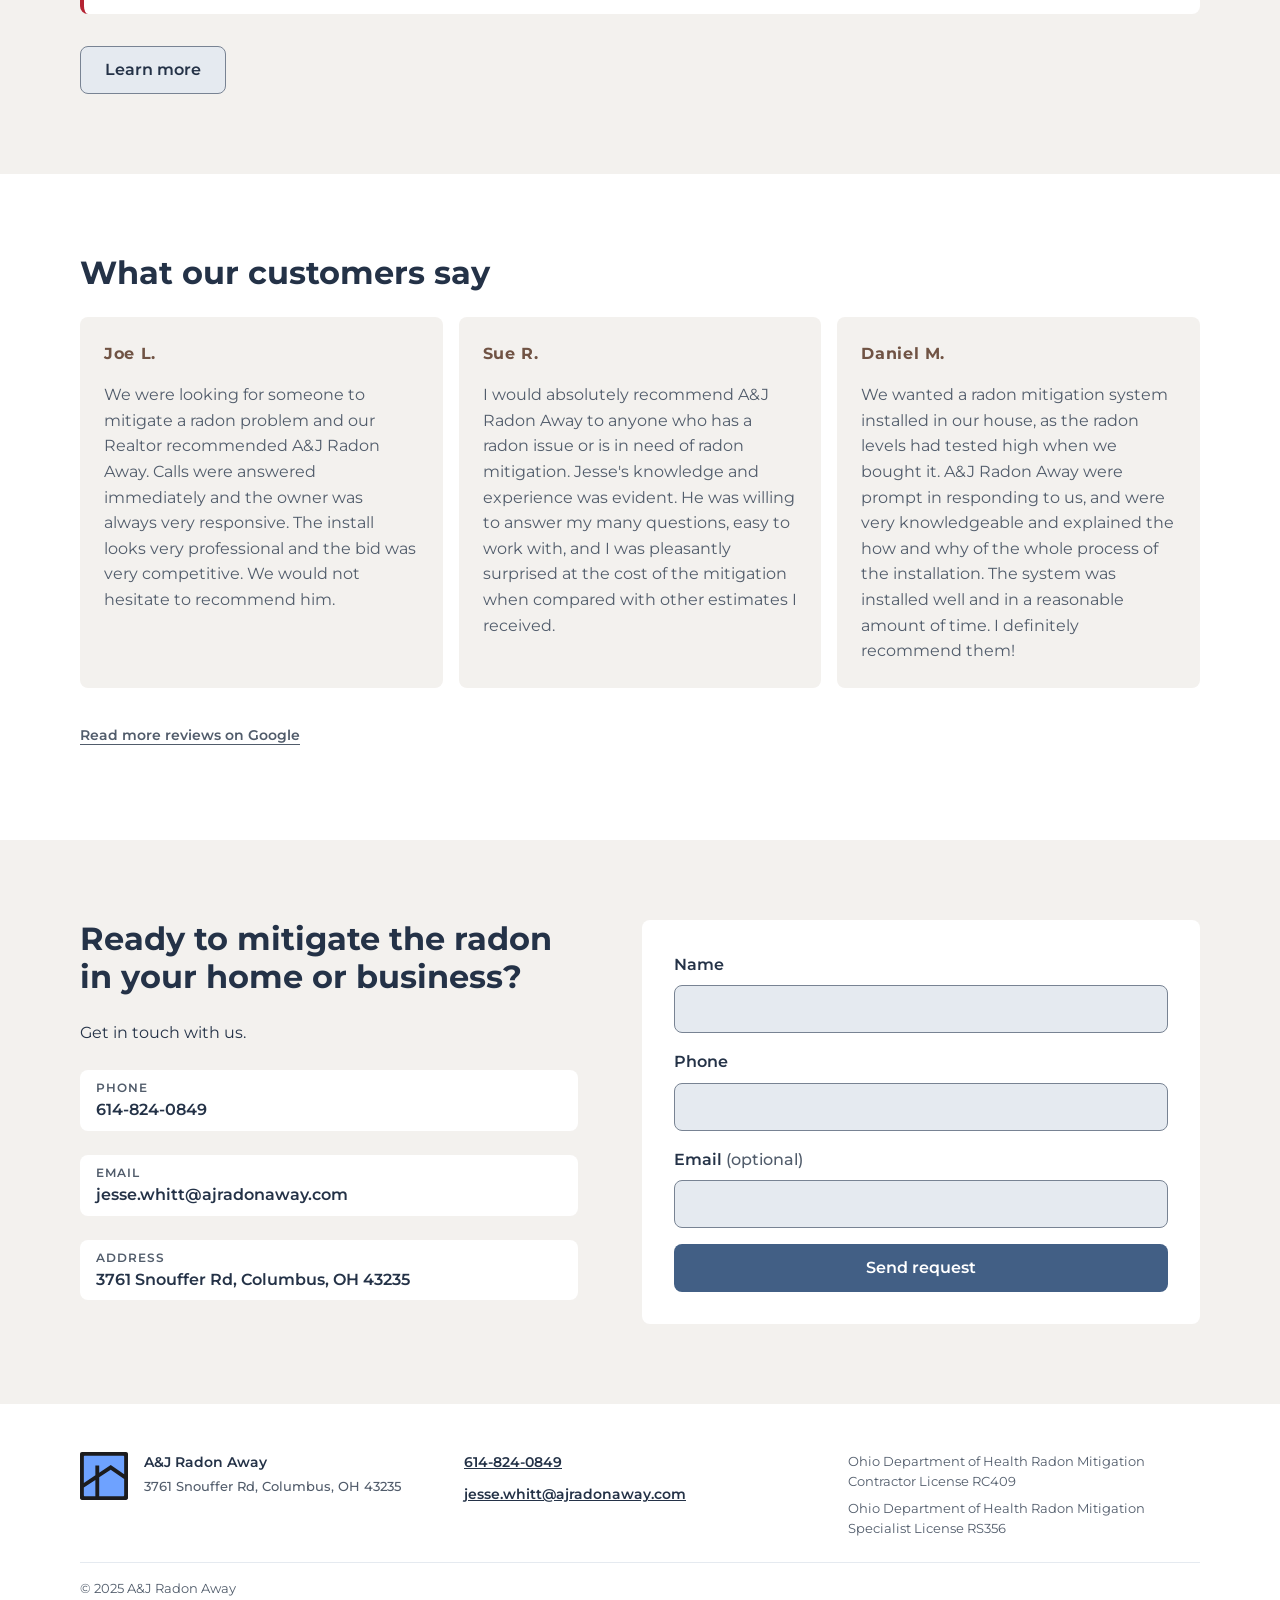
==== commit 65bd9582: "Remove mobile sticky bar; full-screen mobile menu with close icon and scroll lock Co-Authored-By: Cl" ====
--- a/index.html
+++ b/index.html
@@ -12,7 +12,7 @@
   <link rel="preconnect" href="https://fonts.googleapis.com">
   <link rel="preconnect" href="https://fonts.gstatic.com" crossorigin>
   <link rel="stylesheet" href="https://fonts.googleapis.com/css2?family=Montserrat:wght@500;600;700&display=swap">
-  <link rel="stylesheet" href="styles.css?v=22">
+  <link rel="stylesheet" href="styles.css?v=23">
 </head>
 <body>
   <a class="skip-link" href="#main">Skip to content</a>
@@ -24,7 +24,7 @@
         <span class="brand-text"><span class="brand-small">A&amp;J</span> Radon Away</span>
       </a>
       <button class="icon-btn menu-toggle" type="button" aria-expanded="false" aria-controls="site-nav" aria-label="Open menu">
-        <svg width="24" height="24" viewBox="0 0 24 24" aria-hidden="true"><path d="M4 7h16M4 12h16M4 17h16" stroke="currentColor" stroke-width="2" stroke-linecap="round" fill="none"/></svg>
+        <svg width="24" height="24" viewBox="0 0 24 24" aria-hidden="true"><path class="ic-menu" d="M4 7h16M4 12h16M4 17h16" stroke="currentColor" stroke-width="2" stroke-linecap="round" fill="none"/><path class="ic-close" d="M6 6l12 12M18 6L6 18" stroke="currentColor" stroke-width="2" stroke-linecap="round" fill="none"/></svg>
       </button>
       <nav id="site-nav" class="site-nav" aria-label="Primary">
         <ul>
@@ -169,10 +169,6 @@
     </div>
   </footer>
 
-  <div class="sticky-bar" role="region" aria-label="Quick actions">
-    <a class="btn btn-secondary" href="tel:+16148240849">Call</a>
-    <button class="btn btn-primary" type="button" data-open-booking>Book today</button>
-  </div>
 
   <dialog class="booking" id="booking" aria-labelledby="booking-title">
     <form method="dialog" class="booking-close-form">
@@ -196,6 +192,6 @@
     </form>
   </dialog>
 
-  <script src="app.js?v=22" defer></script>
+  <script src="app.js?v=23" defer></script>
 </body>
 </html>
--- a/styles.css
+++ b/styles.css
@@ -42,7 +42,6 @@
   font-family: var(--font);
   font-size: var(--fs-body);
   line-height: 1.6;
-  padding-bottom: 80px;
 }
 img { max-width: 100%; height: auto; }
 a { color: var(--color-primary); }
@@ -242,13 +241,6 @@
 /* Footer */
 .site-footer { padding: var(--space-4) 0; background: var(--color-bg); font-size: var(--fs-small); }
 
-/* Sticky mobile bar */
-.sticky-bar {
-  position: fixed; left: 0; right: 0; bottom: 0; z-index: 40;
-  display: grid; grid-template-columns: 1fr 2fr; gap: var(--space-1);
-  padding: var(--space-1) var(--space-2) calc(var(--space-1) + env(safe-area-inset-bottom));
-  background: var(--color-surface);
-}
 
 /* Booking dialog */
 .booking {
@@ -271,8 +263,6 @@
   h1 { font-size: 48px; }
   h2 { font-size: 32px; }
   .container { padding: 0 var(--space-4); }
-  body { padding-bottom: 0; }
-  .sticky-bar { display: none; }
   .hero { padding: var(--space-10) 0; }
   .hero-actions { flex-direction: row; }
   .stat dd { font-size: 40px; }
@@ -505,3 +495,22 @@
 @media (min-width: 1024px) {
   .about-page-grid { gap: var(--space-8); }
 }
+
+/* Full screen mobile menu */
+.menu-toggle, .brand { position: relative; z-index: 2; }
+.menu-toggle .ic-close { display: none; }
+.menu-toggle[aria-expanded="true"] .ic-menu { display: none; }
+.menu-toggle[aria-expanded="true"] .ic-close { display: inline; }
+html.menu-open { overflow: hidden; }
+
+@media (max-width: 1023px) {
+  .site-nav {
+    position: fixed; inset: 0; z-index: 1;
+    background: var(--color-bg);
+    padding: calc(64px + var(--space-3)) var(--space-2) var(--space-4);
+    overflow-y: auto;
+  }
+  .site-nav ul { gap: var(--space-2); }
+  .site-nav a:not(.btn) { min-height: 56px; font-size: var(--fs-h3); }
+  .nav-cta { margin-top: var(--space-3); }
+}
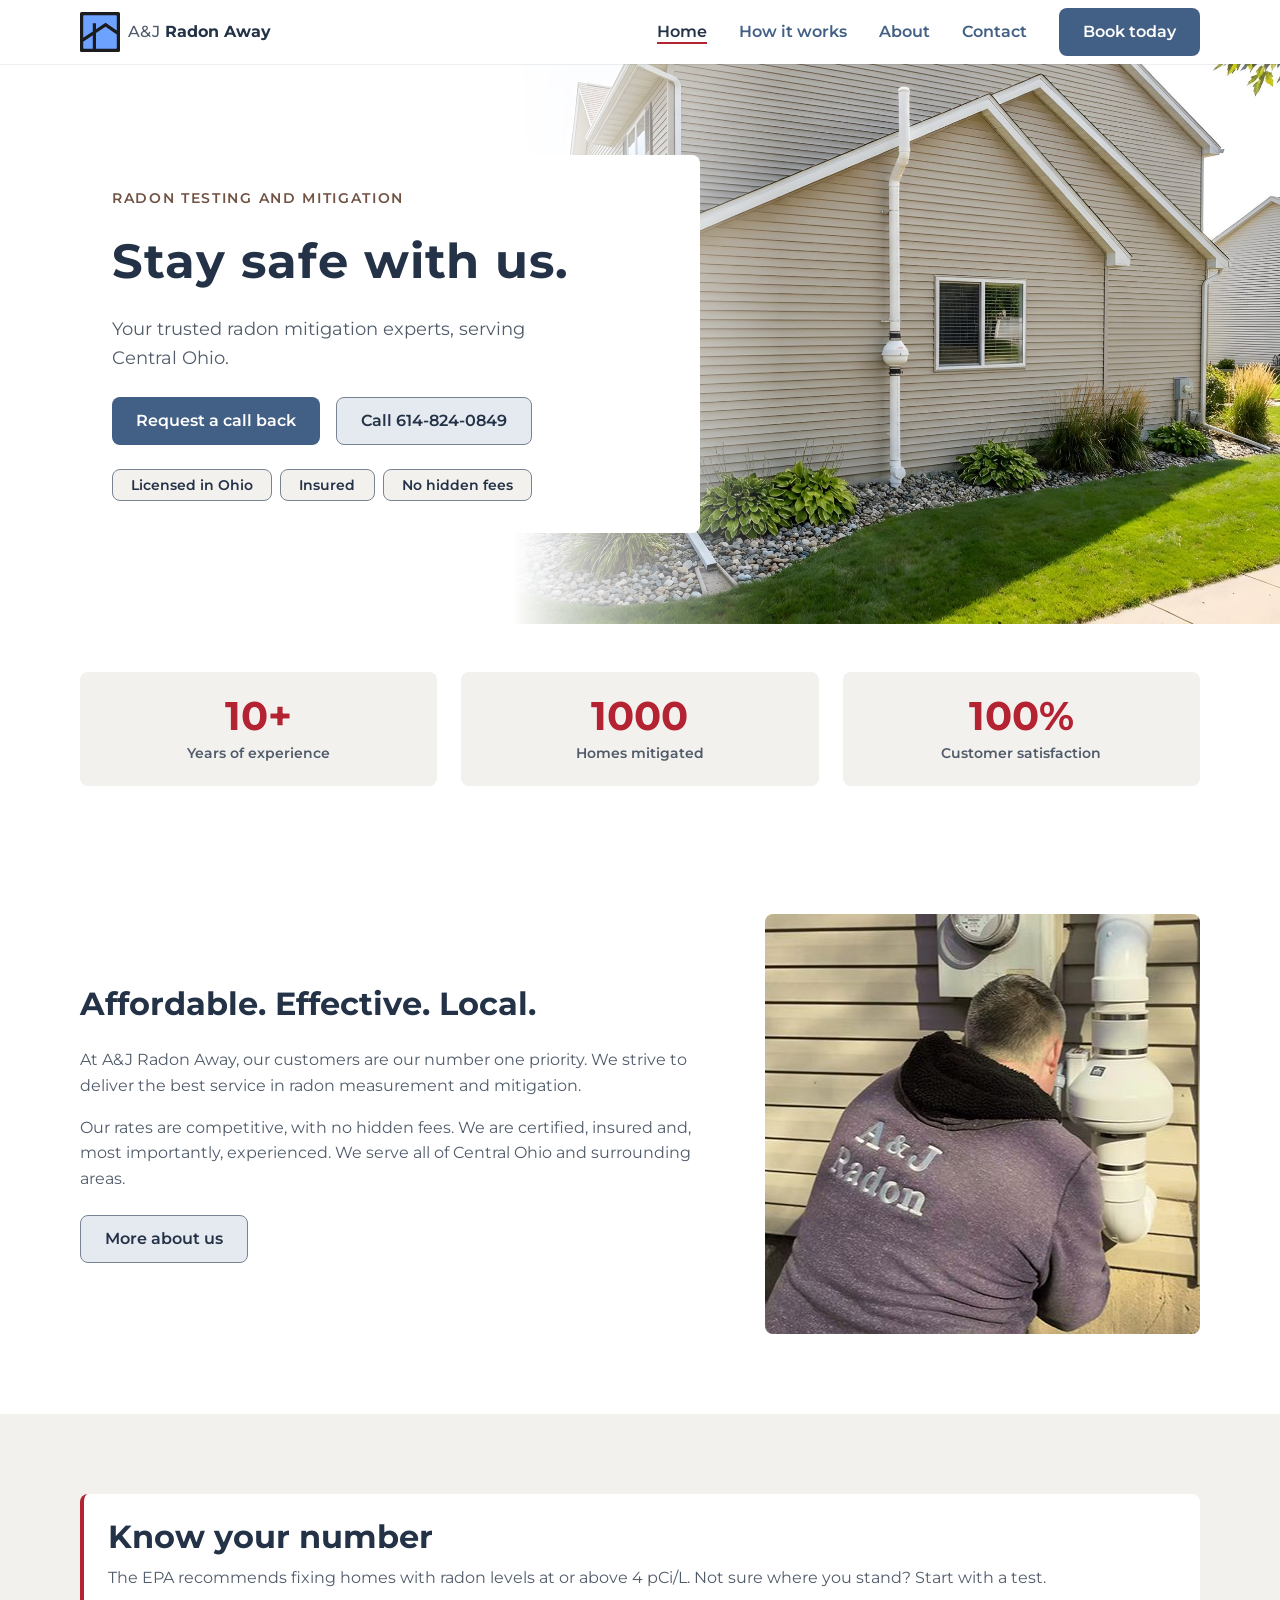
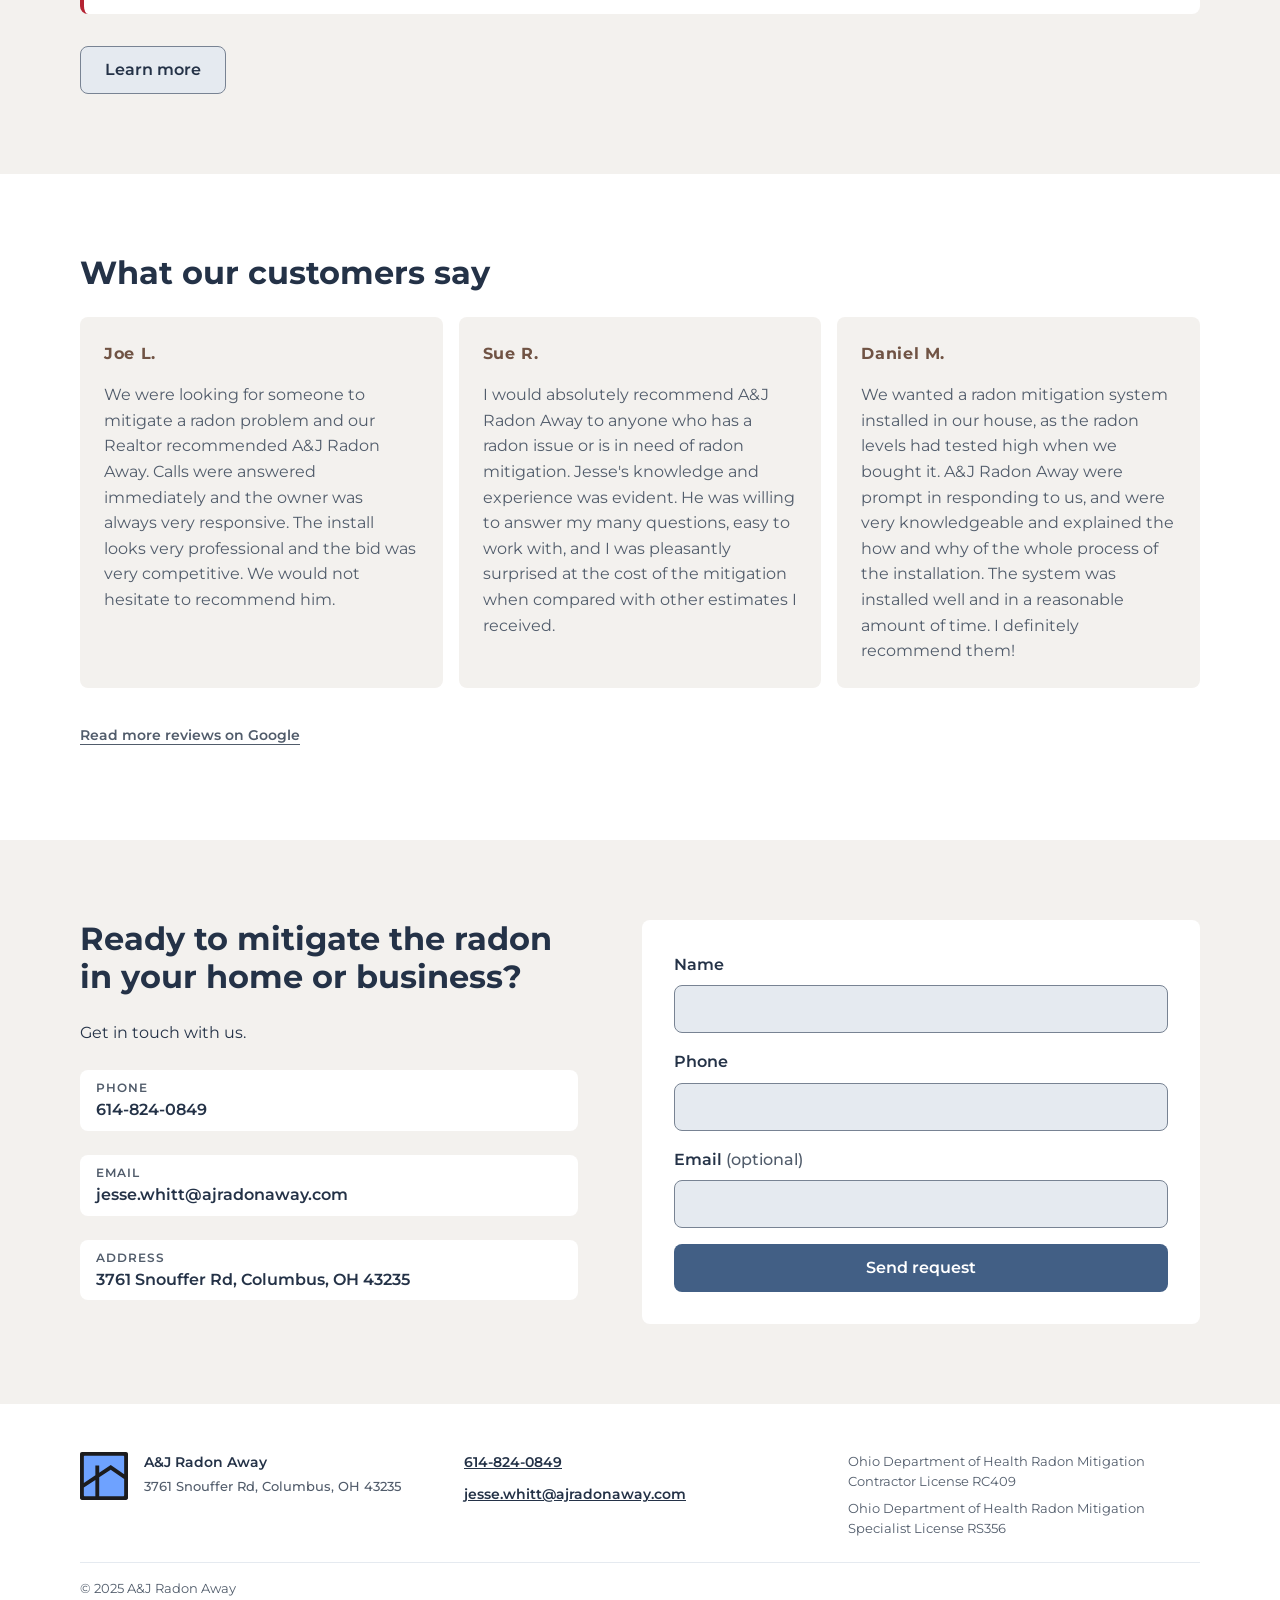
==== commit 4ea7371c: "New hero image; fade in from the right so the left stays clear for the text card Co-Authored-By: Cla" ====
--- a/index.html
+++ b/index.html
@@ -12,7 +12,7 @@
   <link rel="preconnect" href="https://fonts.googleapis.com">
   <link rel="preconnect" href="https://fonts.gstatic.com" crossorigin>
   <link rel="stylesheet" href="https://fonts.googleapis.com/css2?family=Montserrat:wght@500;600;700&display=swap">
-  <link rel="stylesheet" href="styles.css?v=23">
+  <link rel="stylesheet" href="styles.css?v=25">
 </head>
 <body>
   <a class="skip-link" href="#main">Skip to content</a>
@@ -192,6 +192,6 @@
     </form>
   </dialog>
 
-  <script src="app.js?v=23" defer></script>
+  <script src="app.js?v=25" defer></script>
 </body>
 </html>
--- a/styles.css
+++ b/styles.css
@@ -343,10 +343,12 @@
     position: relative; isolation: isolate; background: var(--color-bg);
   }
   .hero::before {
-    content: ""; position: absolute; inset: 0; z-index: -1;
+    content: ""; position: absolute; top: 0; bottom: 0; right: 0; left: 40%; z-index: -1;
     background: url("assets/hero-neighborhood.jpg") center / cover no-repeat;
-    transform: scaleX(-1);
+    -webkit-mask-image: linear-gradient(to right, transparent 0, #000 35%);
+    mask-image: linear-gradient(to right, transparent 0, #000 35%);
   }
+  .hero::before { background-position: 20% center; }
   .hero .eyebrow { color: var(--color-accent); }
   .hero .lede { color: var(--color-text-muted); }
   .hero .btn-primary { border: 0; }
@@ -367,6 +369,7 @@
 }
 
 @media (min-width: 1024px) {
+  .hero::before { background-position: center; }
   .container { max-width: 1200px; padding: 0 var(--space-5); }
   .section { padding: var(--space-10) 0; }
   .steps { gap: var(--space-3); }
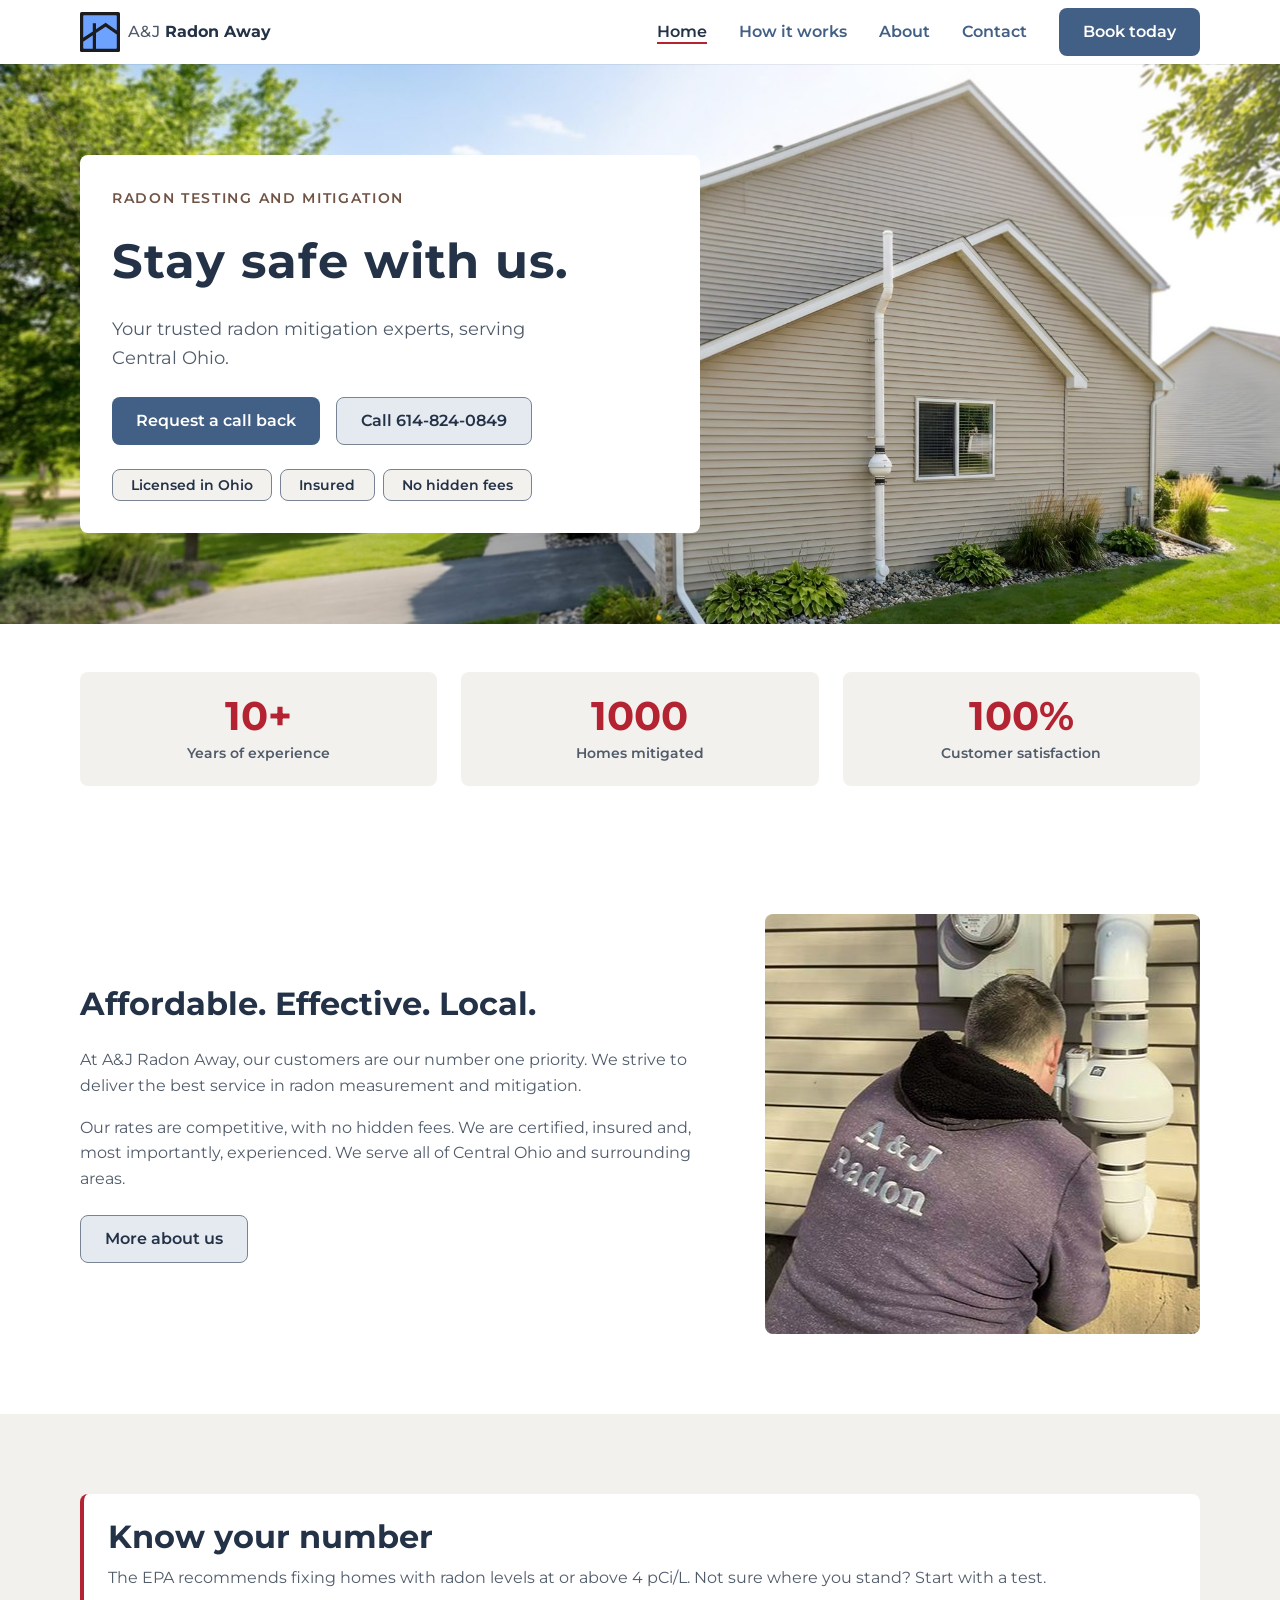
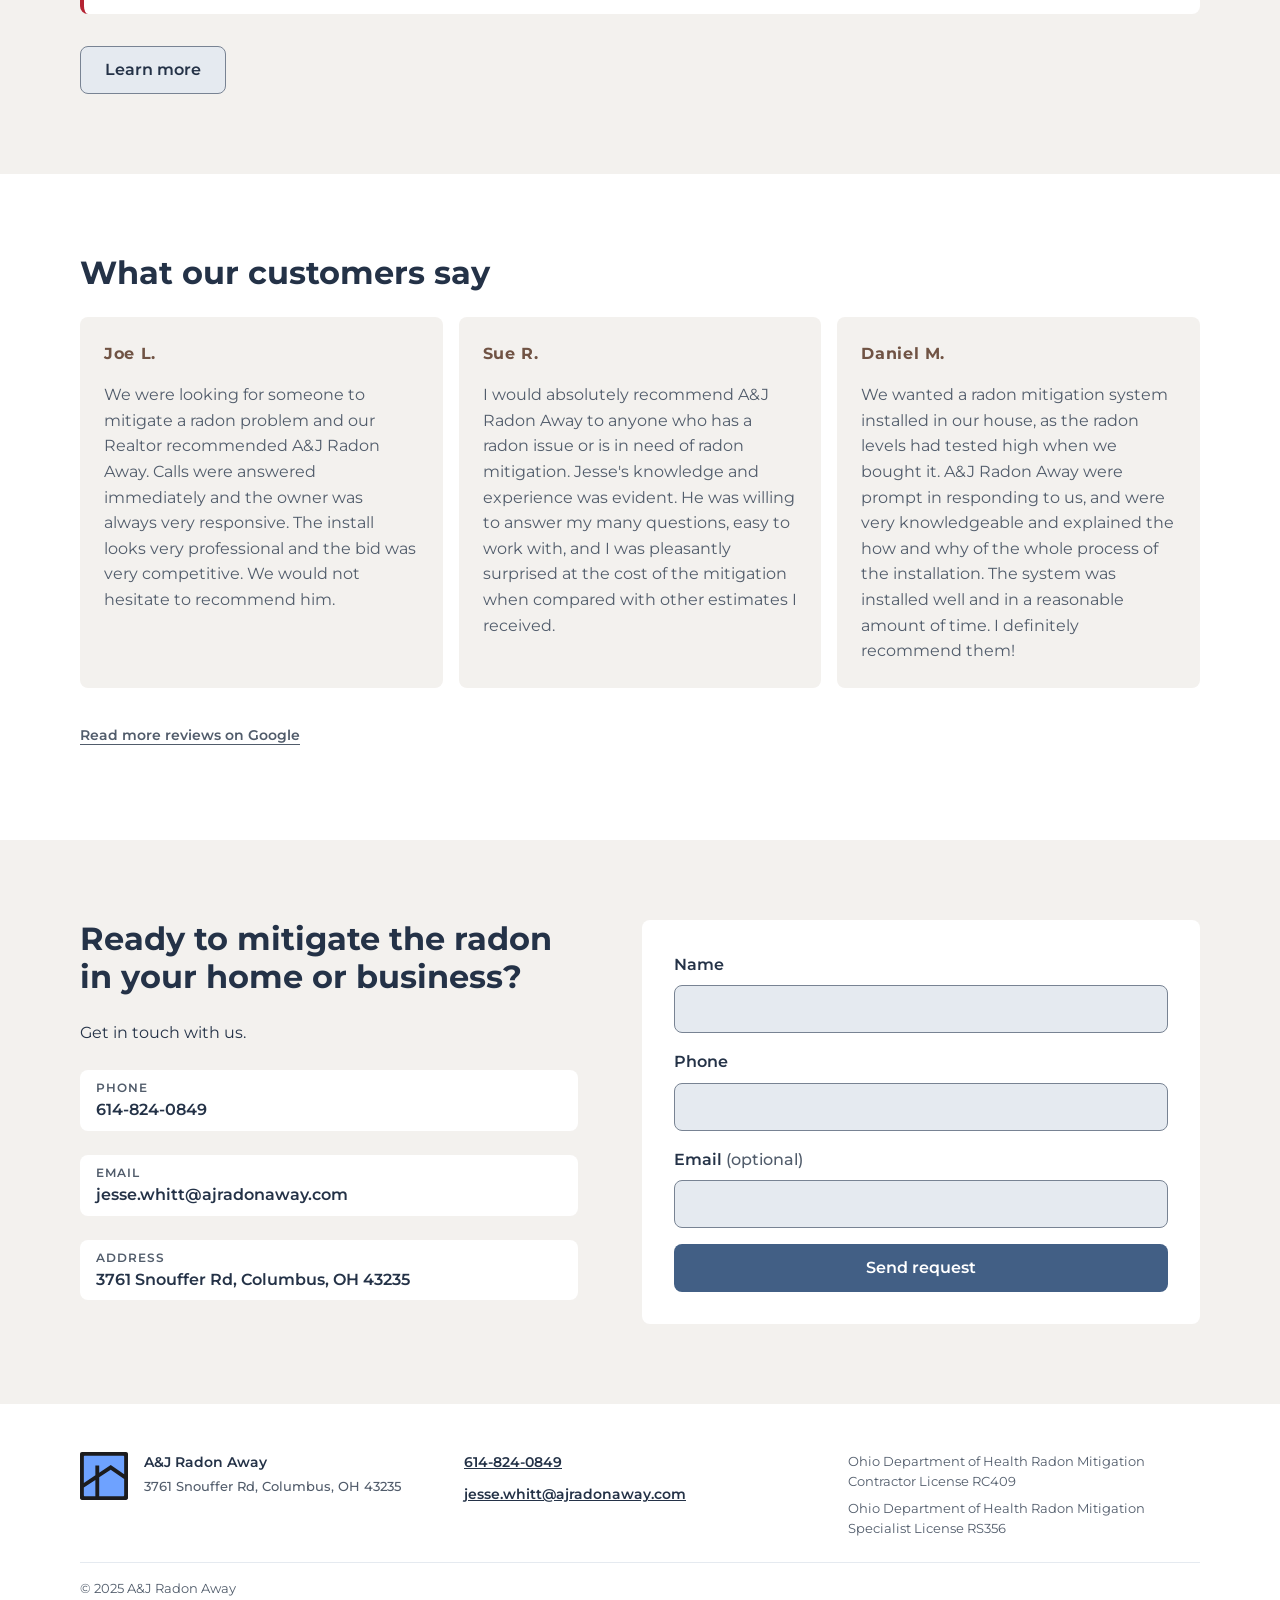
==== commit 70ac8188: "Swap hero image; full-bleed with house on the right Co-Authored-By: Claude Sonnet 5.5 <noreply@anthr" ====
--- a/index.html
+++ b/index.html
@@ -12,7 +12,7 @@
   <link rel="preconnect" href="https://fonts.googleapis.com">
   <link rel="preconnect" href="https://fonts.gstatic.com" crossorigin>
   <link rel="stylesheet" href="https://fonts.googleapis.com/css2?family=Montserrat:wght@500;600;700&display=swap">
-  <link rel="stylesheet" href="styles.css?v=25">
+  <link rel="stylesheet" href="styles.css?v=26">
 </head>
 <body>
   <a class="skip-link" href="#main">Skip to content</a>
@@ -192,6 +192,6 @@
     </form>
   </dialog>
 
-  <script src="app.js?v=25" defer></script>
+  <script src="app.js?v=26" defer></script>
 </body>
 </html>
--- a/styles.css
+++ b/styles.css
@@ -281,7 +281,7 @@
 .hero {
   background:
     linear-gradient(rgba(36, 50, 71, 0.74), rgba(36, 50, 71, 0.74)),
-    url("assets/hero-neighborhood.jpg") center / cover no-repeat,
+    url("assets/hero-neighborhood.jpg") 75% center / cover no-repeat,
     var(--color-text);
   color: #ffffff;
 }
@@ -343,12 +343,9 @@
     position: relative; isolation: isolate; background: var(--color-bg);
   }
   .hero::before {
-    content: ""; position: absolute; top: 0; bottom: 0; right: 0; left: 40%; z-index: -1;
-    background: url("assets/hero-neighborhood.jpg") center / cover no-repeat;
-    -webkit-mask-image: linear-gradient(to right, transparent 0, #000 35%);
-    mask-image: linear-gradient(to right, transparent 0, #000 35%);
+    content: ""; position: absolute; inset: 0; z-index: -1;
+    background: url("assets/hero-neighborhood.jpg") 70% center / cover no-repeat;
   }
-  .hero::before { background-position: 20% center; }
   .hero .eyebrow { color: var(--color-accent); }
   .hero .lede { color: var(--color-text-muted); }
   .hero .btn-primary { border: 0; }
@@ -369,7 +366,6 @@
 }
 
 @media (min-width: 1024px) {
-  .hero::before { background-position: center; }
   .container { max-width: 1200px; padding: 0 var(--space-5); }
   .section { padding: var(--space-10) 0; }
   .steps { gap: var(--space-3); }
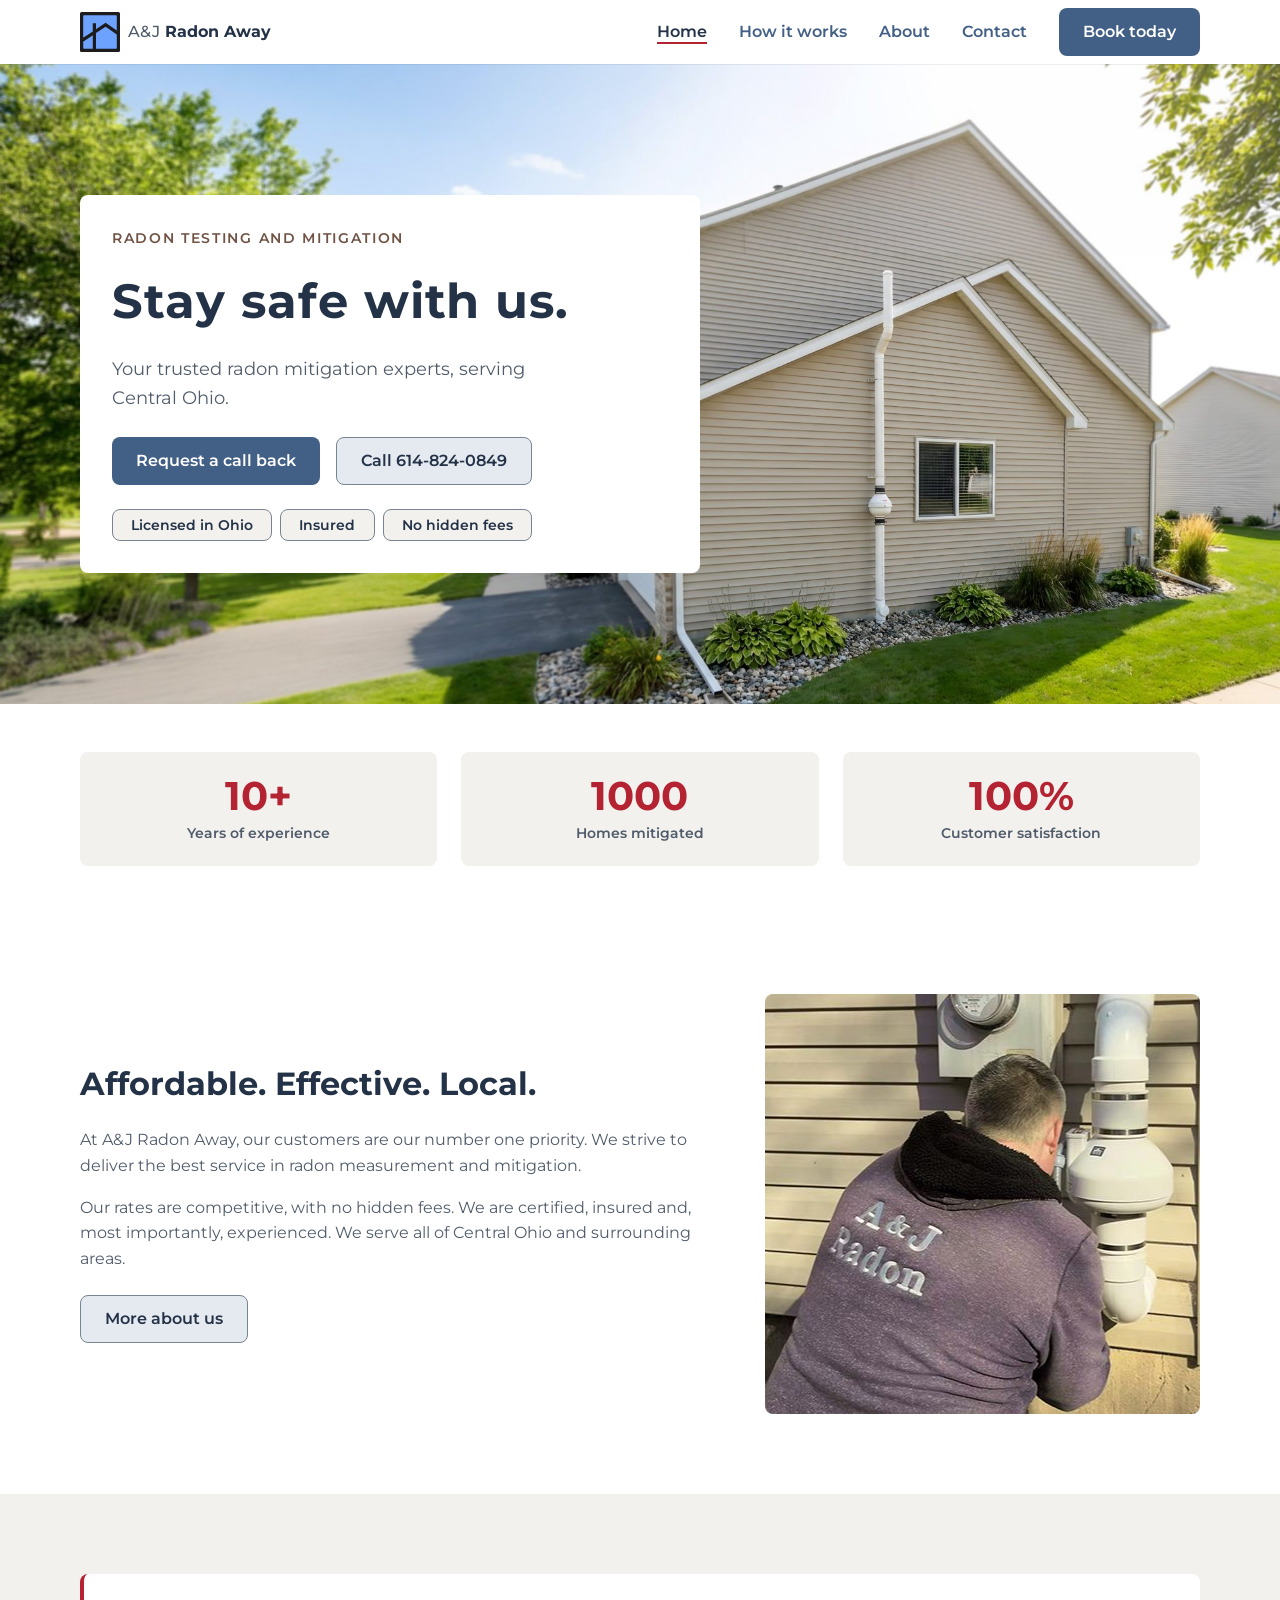
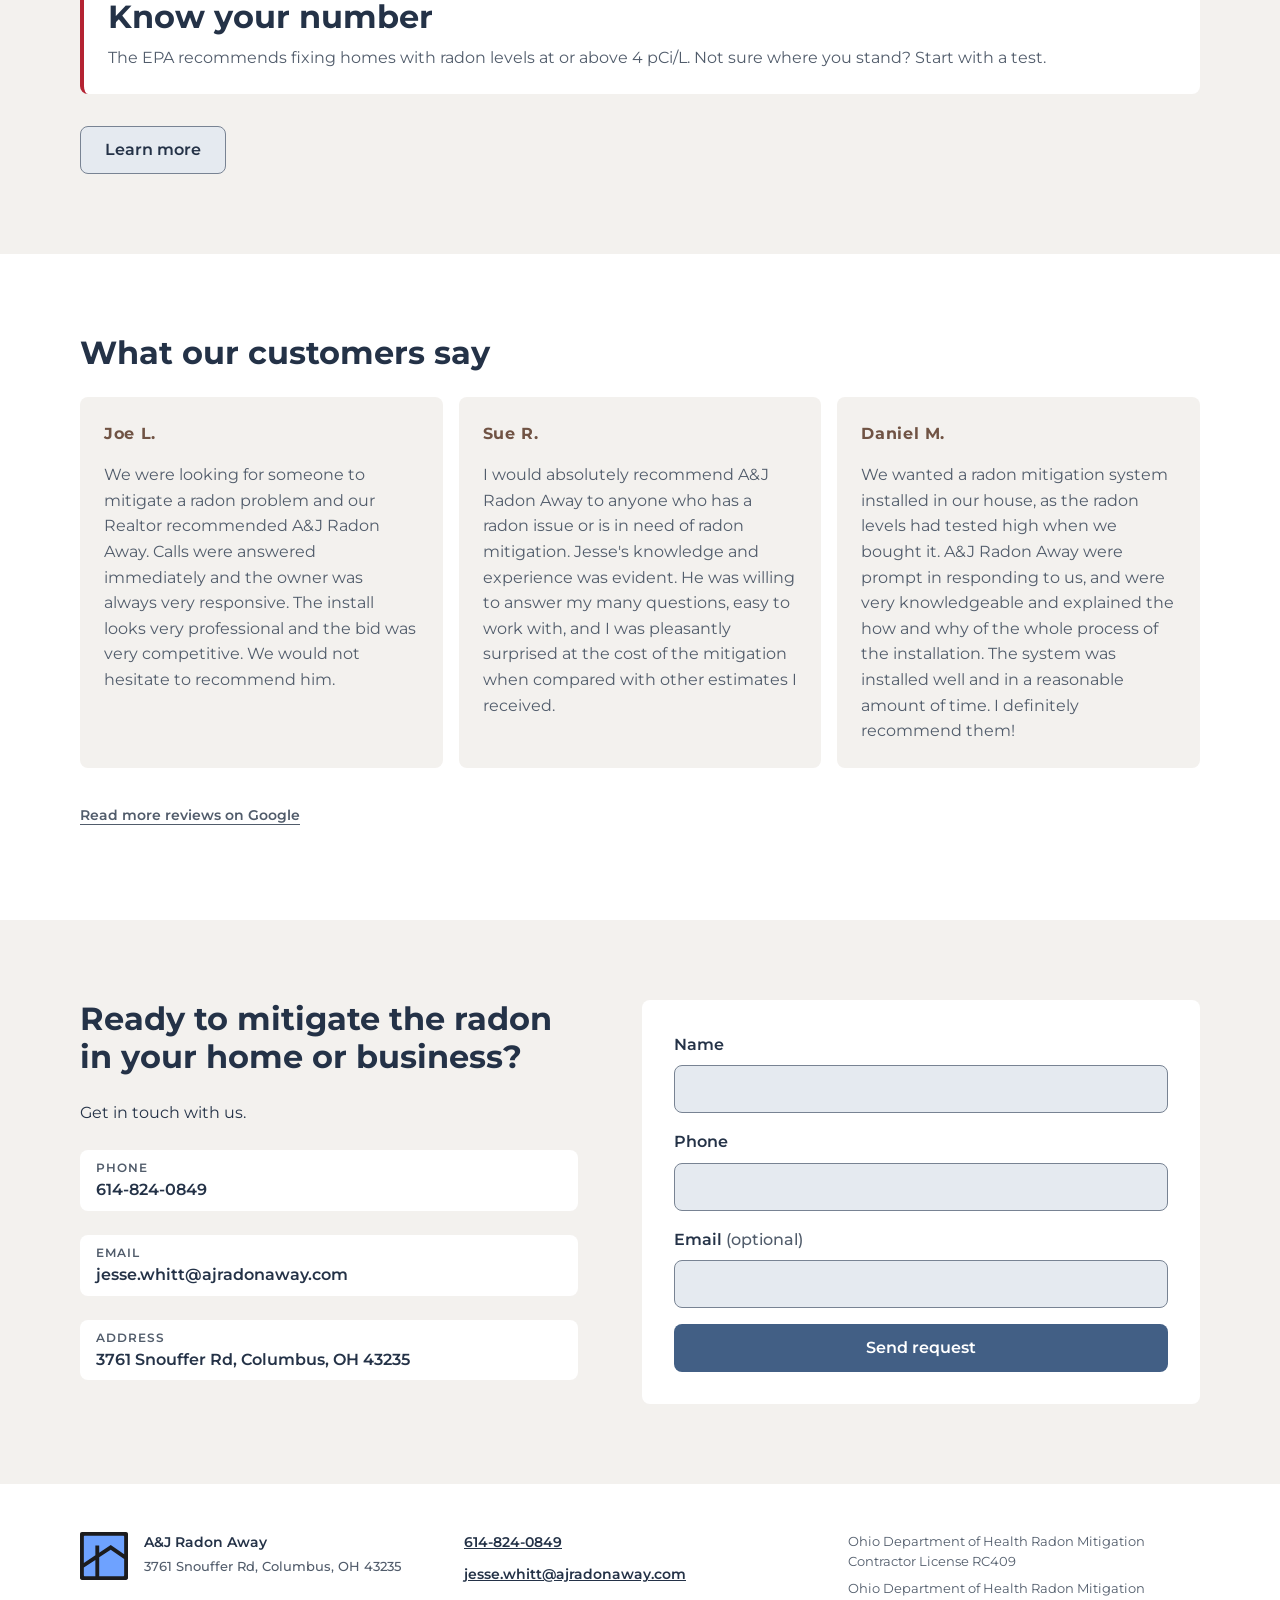
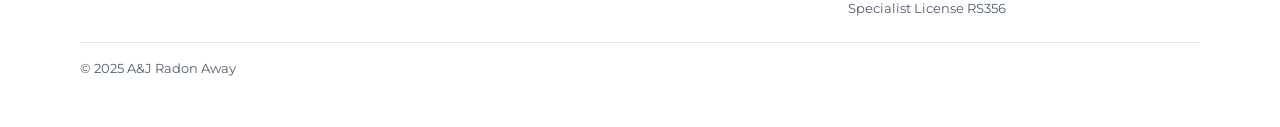
==== commit 28445728: "Taller hero on wide screens Co-Authored-By: Claude Sonnet 5.5 <noreply@anthropic.com> Claude-Session" ====
--- a/index.html
+++ b/index.html
@@ -12,7 +12,7 @@
   <link rel="preconnect" href="https://fonts.googleapis.com">
   <link rel="preconnect" href="https://fonts.gstatic.com" crossorigin>
   <link rel="stylesheet" href="https://fonts.googleapis.com/css2?family=Montserrat:wght@500;600;700&display=swap">
-  <link rel="stylesheet" href="styles.css?v=26">
+  <link rel="stylesheet" href="styles.css?v=27">
 </head>
 <body>
   <a class="skip-link" href="#main">Skip to content</a>
@@ -192,6 +192,6 @@
     </form>
   </dialog>
 
-  <script src="app.js?v=26" defer></script>
+  <script src="app.js?v=27" defer></script>
 </body>
 </html>
--- a/styles.css
+++ b/styles.css
@@ -513,3 +513,7 @@
   .site-nav a:not(.btn) { min-height: 56px; font-size: var(--fs-h3); }
   .nav-cta { margin-top: var(--space-3); }
 }
+
+/* Taller hero on wide screens */
+@media (min-width: 1280px) { .hero { min-height: 640px; } }
+@media (min-width: 1600px) { .hero { min-height: 720px; } }
